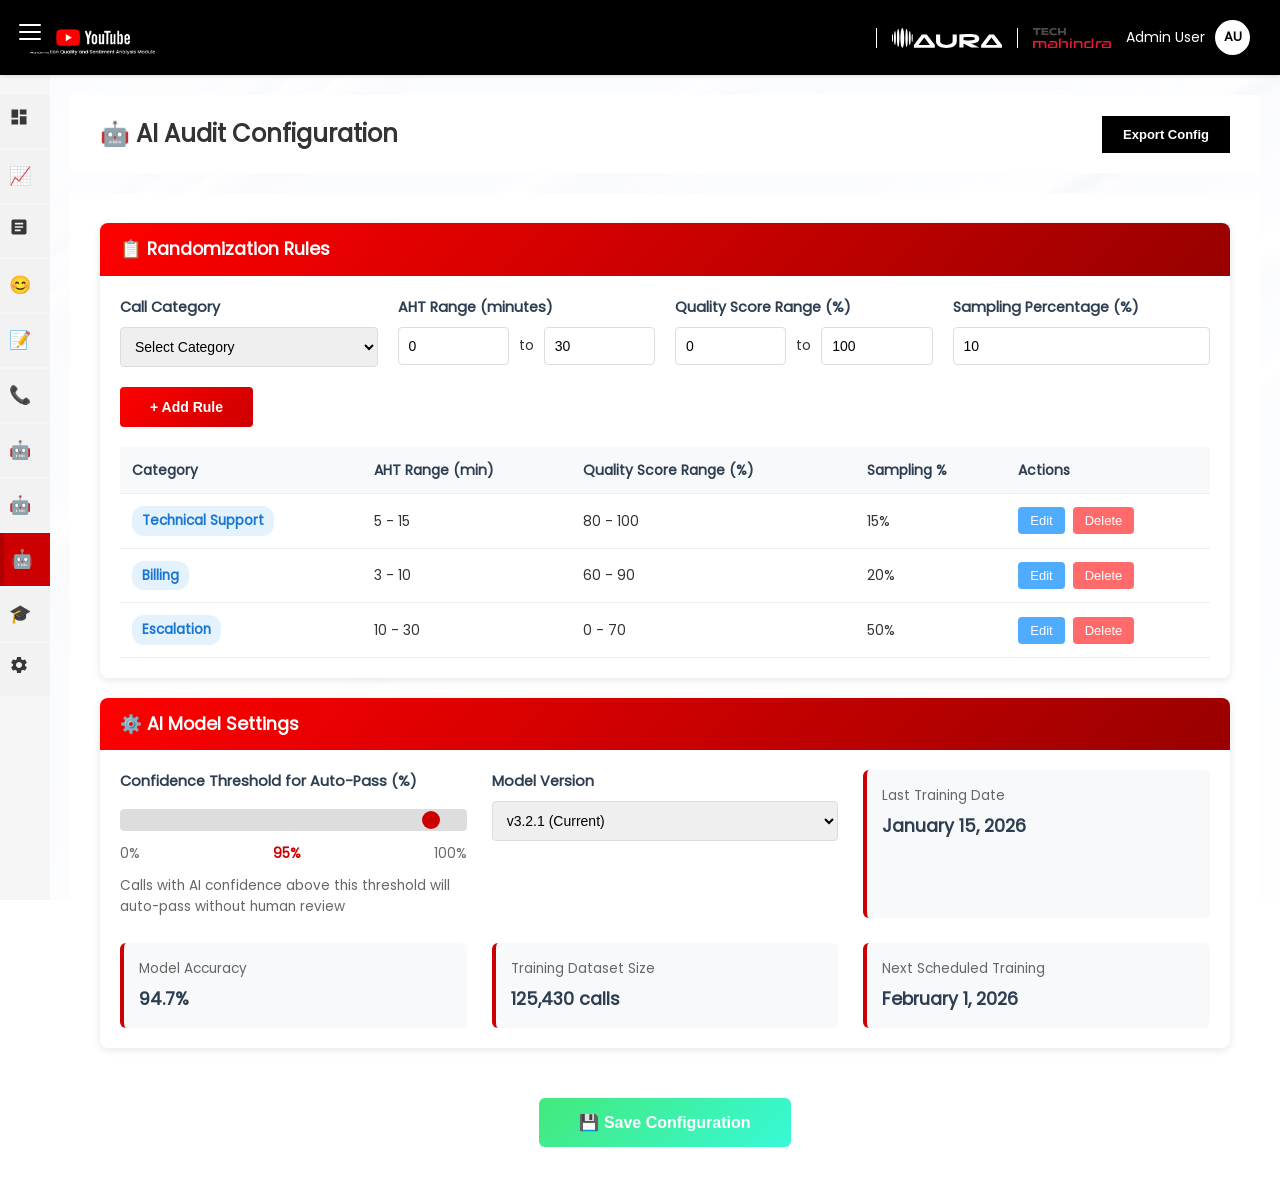
==== ai-audit-config.html @ 52d0ba9f "Add Human-in-the-Loop AI audit system with three new pages Co-authored-by: livesid44 <169084330+live" ====
<!DOCTYPE html>
<html lang="en">
<head>
    <meta charset="UTF-8">
    <meta name="viewport" content="width=device-width, initial-scale=1.0">
    <title>AI Audit Configuration - QA Analytics</title>
    <link rel="stylesheet" href="css/styles.css">
    <style>
        .config-section {
            background: white;
            border-radius: 8px;
            padding: 20px;
            margin-bottom: 20px;
            box-shadow: 0 2px 8px rgba(0, 0, 0, 0.1);
        }

        .section-header {
            background: linear-gradient(135deg, #FF0000 0%, #CC0000 50%, #990000 100%);
            color: white;
            padding: 12px 20px;
            margin: -20px -20px 20px -20px;
            border-radius: 8px 8px 0 0;
            font-size: 1.1rem;
            font-weight: bold;
        }

        .form-grid {
            display: grid;
            grid-template-columns: repeat(auto-fit, minmax(250px, 1fr));
            gap: 20px;
            margin-bottom: 20px;
        }

        .form-group {
            display: flex;
            flex-direction: column;
        }

        .form-group label {
            font-weight: 600;
            margin-bottom: 8px;
            color: #2c3e50;
            font-size: 0.9rem;
        }

        .form-group input,
        .form-group select {
            padding: 10px;
            border: 1px solid #ddd;
            border-radius: 4px;
            font-size: 14px;
        }

        .form-group input:focus,
        .form-group select:focus {
            outline: none;
            border-color: #CC0000;
        }

        .range-inputs {
            display: flex;
            gap: 10px;
            align-items: center;
        }

        .range-inputs input {
            flex: 1;
        }

        .slider-container {
            margin-top: 8px;
        }

        .slider {
            width: 100%;
            height: 6px;
            border-radius: 3px;
            background: #ddd;
            outline: none;
            -webkit-appearance: none;
        }

        .slider::-webkit-slider-thumb {
            -webkit-appearance: none;
            appearance: none;
            width: 18px;
            height: 18px;
            border-radius: 50%;
            background: #CC0000;
            cursor: pointer;
        }

        .slider::-moz-range-thumb {
            width: 18px;
            height: 18px;
            border-radius: 50%;
            background: #CC0000;
            cursor: pointer;
            border: none;
        }

        .slider-value {
            display: flex;
            justify-content: space-between;
            font-size: 0.85rem;
            color: #666;
            margin-top: 5px;
        }

        .btn-add-rule {
            background: linear-gradient(135deg, #FF0000 0%, #CC0000 100%);
            color: white;
            border: none;
            padding: 12px 30px;
            border-radius: 4px;
            cursor: pointer;
            font-weight: 600;
            font-size: 14px;
            transition: all 0.3s ease;
        }

        .btn-add-rule:hover {
            background: linear-gradient(135deg, #CC0000 0%, #990000 100%);
            transform: translateY(-2px);
            box-shadow: 0 4px 12px rgba(204, 0, 0, 0.3);
        }

        .rules-table {
            width: 100%;
            border-collapse: collapse;
            margin-top: 20px;
        }

        .rules-table th,
        .rules-table td {
            padding: 12px;
            text-align: left;
            border-bottom: 1px solid #eee;
        }

        .rules-table th {
            background: #f8f9fa;
            font-weight: 600;
            color: #2c3e50;
        }

        .rules-table tr:hover {
            background: #f8f9fa;
        }

        .action-buttons {
            display: flex;
            gap: 8px;
        }

        .btn-edit,
        .btn-delete {
            padding: 6px 12px;
            border: none;
            border-radius: 4px;
            cursor: pointer;
            font-size: 13px;
            transition: all 0.2s ease;
        }

        .btn-edit {
            background: #4facfe;
            color: white;
        }

        .btn-edit:hover {
            background: #00a2fe;
        }

        .btn-delete {
            background: #ff6b6b;
            color: white;
        }

        .btn-delete:hover {
            background: #ff5252;
        }

        .model-settings-grid {
            display: grid;
            grid-template-columns: repeat(auto-fit, minmax(300px, 1fr));
            gap: 25px;
        }

        .model-info-card {
            background: #f8f9fa;
            padding: 15px;
            border-radius: 6px;
            border-left: 4px solid #CC0000;
        }

        .model-info-label {
            font-size: 0.85rem;
            color: #666;
            margin-bottom: 5px;
        }

        .model-info-value {
            font-size: 1.1rem;
            font-weight: 600;
            color: #2c3e50;
        }

        .save-config-btn {
            background: linear-gradient(135deg, #43e97b 0%, #38f9d7 100%);
            color: white;
            border: none;
            padding: 15px 40px;
            border-radius: 6px;
            cursor: pointer;
            font-weight: 700;
            font-size: 16px;
            margin-top: 30px;
            transition: all 0.3s ease;
        }

        .save-config-btn:hover {
            transform: translateY(-2px);
            box-shadow: 0 6px 20px rgba(67, 233, 123, 0.4);
        }

        .alert-success {
            background: #d4edda;
            color: #155724;
            padding: 12px 20px;
            border-radius: 6px;
            margin-bottom: 20px;
            border: 1px solid #c3e6cb;
            display: none;
        }

        .badge {
            display: inline-block;
            padding: 4px 10px;
            border-radius: 12px;
            font-size: 0.85rem;
            font-weight: 600;
        }

        .badge-category {
            background: #e3f2fd;
            color: #1976d2;
        }
    </style>
</head>
<body>
    <!-- Hamburger Menu Button -->
    <button class="hamburger-menu" onclick="toggleSidebar()" aria-label="Toggle Menu">
        <span></span>
        <span></span>
        <span></span>
    </button>

    <div class="container">
        <!-- Sidebar Navigation -->
        <aside class="sidebar" id="sidebar">
            <nav class="nav-menu">
                <a href="index.html" class="nav-item" title="Dashboard">
                    <span class="icon">
                        <svg xmlns="http://www.w3.org/2000/svg" viewBox="0 0 24 24"><path d="M3 13h8V3H3v10zm0 8h8v-6H3v6zm10 0h8V11h-8v10zm0-18v6h8V3h-8z"/></svg>
                    </span>
                    <span>Dashboard</span>
                </a>
                <a href="dashboards.html" class="nav-item" title="Quality Dashboards">
                    <span class="icon">📈</span>
                    <span>Quality Dashboards</span>
                </a>
                <a href="qa-dashboard.html" class="nav-item" title="CSO Dashboard">
                    <span class="icon">
                        <svg xmlns="http://www.w3.org/2000/svg" viewBox="0 0 24 24"><path d="M19 3H5c-1.1 0-2 .9-2 2v14c0 1.1.9 2 2 2h14c1.1 0 2-.9 2-2V5c0-1.1-.9-2-2-2zm-5 14H7v-2h7v2zm3-4H7v-2h10v2zm0-4H7V7h10v2z"/></svg>
                    </span>
                    <span>QA Dashboard</span>
                </a>
                <a href="sentiment-analysis.html" class="nav-item" title="Sentiment Analysis">
                    <span class="icon">😊</span>
                    <span>Sentiment Analysis</span>
                </a>
                <a href="form-designer.html" class="nav-item" title="Form Designer">
                    <span class="icon">📝</span>
                    <span>Form Designer</span>
                </a>
                <a href="call-audit.html" class="nav-item" title="Call Audit">
                    <span class="icon">📞</span>
                    <span>Call Audit</span>
                </a>
                <a href="my-bin-qa.html" class="nav-item" title="My Bin QA">
                    <span class="icon">🤖</span>
                    <span>My Bin QA</span>
                </a>
                <a href="hitl-dashboard.html" class="nav-item" title="HITL Dashboard">
                    <span class="icon">🤖</span>
                    <span>HITL Dashboard</span>
                </a>
                <a href="ai-audit-config.html" class="nav-item active" title="AI Audit Config">
                    <span class="icon">🤖</span>
                    <span>AI Audit Config</span>
                </a>
                <a href="tni-module.html" class="nav-item" title="TNI Module">
                    <span class="icon">🎓</span>
                    <span>TNI Module</span>
                </a>
                <a href="configuration.html" class="nav-item" title="Configuration">
                    <span class="icon">
                        <svg xmlns="http://www.w3.org/2000/svg" viewBox="0 0 24 24"><path d="M19.14 12.94c.04-.3.06-.61.06-.94 0-.32-.02-.64-.07-.94l2.03-1.58c.18-.14.23-.41.12-.61l-1.92-3.32c-.12-.22-.37-.29-.59-.22l-2.39.96c-.5-.38-1.03-.7-1.62-.94L14.4 2.81c-.04-.24-.24-.41-.48-.41h-3.84c-.24 0-.43.17-.47.41l-.36 2.54c-.59.24-1.13.57-1.62.94l-2.39-.96c-.22-.08-.47 0-.59.22L2.74 8.87c-.12.21-.08.47.12.61l2.03 1.58c-.05.3-.09.63-.09.94s.02.64.07.94l-2.03 1.58c-.18.14-.23.41-.12.61l1.92 3.32c.12.22.37.29.59.22l2.39-.96c.5.38 1.03.7 1.62.94l.36 2.54c.05.24.24.41.48.41h3.84c.24 0 .44-.17.47-.41l.36-2.54c.59-.24 1.13-.56 1.62-.94l2.39.96c.22.08.47 0 .59-.22l1.92-3.32c.12-.22.07-.47-.12-.61l-2.01-1.58zM12 15.6c-1.98 0-3.6-1.62-3.6-3.6s1.62-3.6 3.6-3.6 3.6 1.62 3.6 3.6-1.62 3.6-3.6 3.6z"/></svg>
                    </span>
                    <span>Configuration</span>
                </a>
            </nav>
        </aside>

        <!-- Main Content -->
        <main class="main-content">
            <header class="header">
                <div class="header-left">
                    <img src="images/logo-dark.png" alt="Logo" class="sys-logo">
                </div>
                <div class="header-right">
                    <img src="images/Aura_logo.svg" alt="Aura Logo" class="micro-logo">
                    <img src="images/techmlogo.svg" alt="Tech Logo" class="micro-logo">
                    <div class="user-profile">
                        <span>Admin User</span>
                        <div class="avatar">AU</div>
                    </div>
                </div>
            </header>

            <div class="page-header">
                <h1>🤖 AI Audit Configuration</h1>
                <div class="page-header-actions">
                    <button class="btn-primary" onclick="exportConfig()">Export Config</button>
                </div>
            </div>

            <div class="content">
                <!-- Success Alert -->
                <div class="alert-success" id="successAlert">
                    Configuration saved successfully!
                </div>

                <!-- Randomization Rules Section -->
                <div class="config-section">
                    <h2 class="section-header">📋 Randomization Rules</h2>
                    
                    <div class="form-grid">
                        <div class="form-group">
                            <label for="callCategory">Call Category</label>
                            <select id="callCategory">
                                <option value="">Select Category</option>
                                <option value="technical">Technical Support</option>
                                <option value="billing">Billing</option>
                                <option value="general">General Inquiry</option>
                                <option value="escalation">Escalation</option>
                                <option value="feedback">Feedback</option>
                            </select>
                        </div>

                        <div class="form-group">
                            <label>AHT Range (minutes)</label>
                            <div class="range-inputs">
                                <input type="number" id="ahtMin" placeholder="Min" value="0" min="0" max="60">
                                <span>to</span>
                                <input type="number" id="ahtMax" placeholder="Max" value="30" min="0" max="60">
                            </div>
                        </div>

                        <div class="form-group">
                            <label>Quality Score Range (%)</label>
                            <div class="range-inputs">
                                <input type="number" id="scoreMin" placeholder="Min" value="0" min="0" max="100">
                                <span>to</span>
                                <input type="number" id="scoreMax" placeholder="Max" value="100" min="0" max="100">
                            </div>
                        </div>

                        <div class="form-group">
                            <label for="samplingPercent">Sampling Percentage (%)</label>
                            <input type="number" id="samplingPercent" placeholder="e.g., 10" value="10" min="1" max="100">
                        </div>
                    </div>

                    <button class="btn-add-rule" onclick="addRule()">+ Add Rule</button>

                    <!-- Rules Table -->
                    <table class="rules-table" id="rulesTable">
                        <thead>
                            <tr>
                                <th>Category</th>
                                <th>AHT Range (min)</th>
                                <th>Quality Score Range (%)</th>
                                <th>Sampling %</th>
                                <th>Actions</th>
                            </tr>
                        </thead>
                        <tbody id="rulesTableBody">
                            <tr>
                                <td><span class="badge badge-category">Technical Support</span></td>
                                <td>5 - 15</td>
                                <td>80 - 100</td>
                                <td>15%</td>
                                <td>
                                    <div class="action-buttons">
                                        <button class="btn-edit" onclick="editRule(0)">Edit</button>
                                        <button class="btn-delete" onclick="deleteRule(0)">Delete</button>
                                    </div>
                                </td>
                            </tr>
                            <tr>
                                <td><span class="badge badge-category">Billing</span></td>
                                <td>3 - 10</td>
                                <td>60 - 90</td>
                                <td>20%</td>
                                <td>
                                    <div class="action-buttons">
                                        <button class="btn-edit" onclick="editRule(1)">Edit</button>
                                        <button class="btn-delete" onclick="deleteRule(1)">Delete</button>
                                    </div>
                                </td>
                            </tr>
                            <tr>
                                <td><span class="badge badge-category">Escalation</span></td>
                                <td>10 - 30</td>
                                <td>0 - 70</td>
                                <td>50%</td>
                                <td>
                                    <div class="action-buttons">
                                        <button class="btn-edit" onclick="editRule(2)">Edit</button>
                                        <button class="btn-delete" onclick="deleteRule(2)">Delete</button>
                                    </div>
                                </td>
                            </tr>
                        </tbody>
                    </table>
                </div>

                <!-- AI Model Settings Section -->
                <div class="config-section">
                    <h2 class="section-header">⚙️ AI Model Settings</h2>
                    
                    <div class="model-settings-grid">
                        <div class="form-group">
                            <label for="confidenceThreshold">Confidence Threshold for Auto-Pass (%)</label>
                            <div class="slider-container">
                                <input type="range" id="confidenceThreshold" class="slider" min="0" max="100" value="95" oninput="updateThresholdValue(this.value)">
                                <div class="slider-value">
                                    <span>0%</span>
                                    <span id="thresholdValue" style="color: #CC0000; font-weight: 600;">95%</span>
                                    <span>100%</span>
                                </div>
                            </div>
                            <p style="font-size: 0.85rem; color: #666; margin-top: 10px;">
                                Calls with AI confidence above this threshold will auto-pass without human review
                            </p>
                        </div>

                        <div class="form-group">
                            <label for="modelVersion">Model Version</label>
                            <select id="modelVersion">
                                <option value="v3.2.1" selected>v3.2.1 (Current)</option>
                                <option value="v3.2.0">v3.2.0</option>
                                <option value="v3.1.5">v3.1.5</option>
                                <option value="v3.1.0">v3.1.0</option>
                            </select>
                        </div>

                        <div class="model-info-card">
                            <div class="model-info-label">Last Training Date</div>
                            <div class="model-info-value">January 15, 2026</div>
                        </div>

                        <div class="model-info-card">
                            <div class="model-info-label">Model Accuracy</div>
                            <div class="model-info-value">94.7%</div>
                        </div>

                        <div class="model-info-card">
                            <div class="model-info-label">Training Dataset Size</div>
                            <div class="model-info-value">125,430 calls</div>
                        </div>

                        <div class="model-info-card">
                            <div class="model-info-label">Next Scheduled Training</div>
                            <div class="model-info-value">February 1, 2026</div>
                        </div>
                    </div>
                </div>

                <!-- Save Button -->
                <div style="text-align: center;">
                    <button class="save-config-btn" onclick="saveConfiguration()">💾 Save Configuration</button>
                </div>
            </div>
        </main>
    </div>

    <script>
        // Toggle Sidebar
        function toggleSidebar() {
            const sidebar = document.getElementById('sidebar');
            const hamburger = document.querySelector('.hamburger-menu');
            sidebar.classList.toggle('expanded');
            hamburger.classList.toggle('active');
        }

        // Update threshold value display
        function updateThresholdValue(value) {
            document.getElementById('thresholdValue').textContent = value + '%';
        }

        // Add Rule
        function addRule() {
            const category = document.getElementById('callCategory').value;
            const ahtMin = document.getElementById('ahtMin').value;
            const ahtMax = document.getElementById('ahtMax').value;
            const scoreMin = document.getElementById('scoreMin').value;
            const scoreMax = document.getElementById('scoreMax').value;
            const samplingPercent = document.getElementById('samplingPercent').value;

            if (!category) {
                alert('Please select a call category');
                return;
            }

            const categoryNames = {
                'technical': 'Technical Support',
                'billing': 'Billing',
                'general': 'General Inquiry',
                'escalation': 'Escalation',
                'feedback': 'Feedback'
            };

            const tbody = document.getElementById('rulesTableBody');
            const row = tbody.insertRow();
            const ruleIndex = tbody.rows.length - 1;

            row.innerHTML = `
                <td><span class="badge badge-category">${categoryNames[category]}</span></td>
                <td>${ahtMin} - ${ahtMax}</td>
                <td>${scoreMin} - ${scoreMax}</td>
                <td>${samplingPercent}%</td>
                <td>
                    <div class="action-buttons">
                        <button class="btn-edit" onclick="editRule(${ruleIndex})">Edit</button>
                        <button class="btn-delete" onclick="deleteRule(${ruleIndex})">Delete</button>
                    </div>
                </td>
            `;

            // Reset form
            document.getElementById('callCategory').value = '';
            document.getElementById('ahtMin').value = '0';
            document.getElementById('ahtMax').value = '30';
            document.getElementById('scoreMin').value = '0';
            document.getElementById('scoreMax').value = '100';
            document.getElementById('samplingPercent').value = '10';
        }

        // Edit Rule
        function editRule(index) {
            alert('Edit functionality for rule ' + (index + 1) + ' would open a modal here');
        }

        // Delete Rule
        function deleteRule(index) {
            if (confirm('Are you sure you want to delete this rule?')) {
                const tbody = document.getElementById('rulesTableBody');
                tbody.deleteRow(index);
            }
        }

        // Save Configuration
        function saveConfiguration() {
            const alert = document.getElementById('successAlert');
            alert.style.display = 'block';
            
            // Scroll to top to show alert
            window.scrollTo({ top: 0, behavior: 'smooth' });
            
            // Hide alert after 3 seconds
            setTimeout(() => {
                alert.style.display = 'none';
            }, 3000);
        }

        // Export Config
        function exportConfig() {
            alert('Configuration export functionality would download a JSON file here');
        }
    </script>
</body>
</html>
---- css/styles.css ----
/* Reset and Base Styles */
* {
    margin: 0;
    padding: 0;
    box-sizing: border-box;
}

@font-face {
    font-family: "Poppins-Regular";
    src: url("../fonts/Poppins-Regular.ttf") format("truetype");
}

@font-face {
    font-family: "Poppins-Bold";
    src: url("../fonts/Poppins-Bold.ttf") format("truetype");
}

body {
    font-family: 'Poppins-Regular', -apple-system, BlinkMacSystemFont, 'Segoe UI', Roboto, 'Helvetica Neue', Arial, sans-serif;
    background-image: url("../images/bg.png");
    background-repeat: no-repeat;
    background-attachment: fixed;
    background-position: center;
    background-size: cover;
    color: #333;
    line-height: 1.6;
    font-size: 14px;
}

/* Layout */
.container {
    display: flex;
    min-height: 100vh;
}

/* Sidebar */
.sidebar {
    width: 50px;
    background-color: #f6f6f6;
    color: #373737;
    padding: 0px;
    position: fixed;
    height: 100vh;
    overflow-y: auto;
    padding-top: 75px;
    z-index: 99;
    transition: width 0.3s ease;
}

.sidebar.expanded {
    width: 220px;
}

/* Hamburger Menu Button */
.hamburger-menu {
    position: fixed;
    top: 12px;
    left: 10px;
    width: 40px;
    height: 40px;
    background: #000000;
    border: none;
    border-radius: 0;
    cursor: pointer;
    z-index: 101;
    display: flex;
    flex-direction: column;
    justify-content: center;
    align-items: center;
    gap: 5px;
    padding: 8px;
    box-shadow: none;
    transition: all 0.3s ease;
}

.hamburger-menu:hover {
    background: #1a1a1a;
    box-shadow: none;
}

.hamburger-menu span {
    width: 22px;
    height: 2px;
    background-color: white;
    border-radius: 2px;
    transition: all 0.3s ease;
}

.hamburger-menu.active span:nth-child(1) {
    transform: rotate(45deg) translate(6px, 6px);
}

.hamburger-menu.active span:nth-child(2) {
    opacity: 0;
}

.hamburger-menu.active span:nth-child(3) {
    transform: rotate(-45deg) translate(7px, -7px);
}

/* Remove logo section */
.logo {
    display: none;
}

.nav-menu {
    display: flex;
    flex-direction: column;
    gap: 2px;
    margin-top: 20px;
}

.nav-item {
    display: flex;
    align-items: center;
    gap: 12px;
    padding: 12px 15px;
    color: #373737;
    text-decoration: none;
    transition: all 0.3s ease;
    background-color: #f2f2f2;
    font-weight: bold;
    font-size: 14px;
    justify-content: center;
}

.sidebar.expanded .nav-item {
    justify-content: flex-start;
    padding: 12px 25px;
}

.nav-item:hover {
    background-color: #f0f0f0;
    color: #CC0000;
}

.nav-item.active {
    background-color: #CC0000;
    color: #ffffff;
    border-left: 4px solid #B00000;
}

.nav-item .icon {
    font-size: 18px;
    min-width: 20px;
    text-align: center;
}

.nav-item .icon svg {
    width: 20px;
    height: 20px;
    fill: currentColor;
}

.nav-item span:not(.icon) {
    opacity: 0;
    white-space: nowrap;
    transition: opacity 0.3s ease;
    max-width: 0;
    overflow: hidden;
}

.sidebar.expanded .nav-item span:not(.icon) {
    opacity: 1;
    max-width: 200px;
}

/* Main Content */
.main-content {
    flex: 1;
    margin-left: 50px;
    background: transparent;
    padding-top: 75px;
}

.header {
    background-color: #000000;
    padding: 15px 30px;
    box-shadow: 0px 0px 5px 0px #ccc;
    display: flex;
    justify-content: space-between;
    align-items: center;
    position: fixed;
    top: 0;
    left: 0;
    right: 0;
    z-index: 100;
}

.header-left {
    display: flex;
    align-items: center;
}

.header-right {
    display: flex;
    gap: 15px;
    align-items: center;
}

.sys-logo {
    height: 45px;
}

.micro-logo {
    height: 20px;
    border-left: 1px solid #ffffff;
    padding-left: 15px;
}

.page-header {
    padding: 20px 30px;
    background-color: rgba(255, 255, 255, 0.95);
    border-radius: 4px;
    margin: 20px 20px 0 20px;
    display: flex;
    justify-content: space-between;
    align-items: center;
}

.page-header h1 {
    font-size: 24px;
    color: #333;
    font-weight: 600;
}

.page-header-actions {
    display: flex;
    gap: 15px;
    align-items: center;
}

.user-profile {
    display: flex;
    align-items: center;
    gap: 10px;
    color: #ffffff;
}

.avatar {
    width: 35px;
    height: 35px;
    border-radius: 50%;
    background: #ffffff;
    display: flex;
    align-items: center;
    justify-content: center;
    color: #000000;
    font-weight: 600;
    font-size: 13px;
}

.content {
    padding: 30px;
    max-width: 1600px;
    background-color: rgba(255, 255, 255, 0.95);
    border-radius: 4px;
    margin: 20px;
}

/* Buttons */
.btn-primary {
    background-color: #000;
    color: #fff;
    border: 1px solid #000;
    padding: 10px 20px;
    border-radius: 0px;
    cursor: pointer;
    font-weight: 600;
    transition: all 0.3s ease;
    font-size: 13px;
}

.btn-primary:hover {
    background-color: #333;
    color: #fff;
}

.btn-secondary {
    background-color: white;
    color: #000;
    border: 1px solid #000;
    padding: 10px 20px;
    border-radius: 0px;
    cursor: pointer;
    font-weight: 600;
    transition: all 0.3s ease;
    font-size: 13px;
}

.btn-secondary:hover {
    background-color: #000;
    color: white;
}

.btn-link {
    background: none;
    border: none;
    color: #667eea;
    cursor: pointer;
    text-decoration: underline;
    font-size: 14px;
}

.btn-sm {
    padding: 6px 12px;
    font-size: 13px;
}

.btn-block {
    width: 100%;
    margin-top: 10px;
}

.btn-icon {
    background: none;
    border: none;
    cursor: pointer;
    font-size: 16px;
    padding: 5px;
}

/* Metrics Grid */
.metrics-grid {
    display: grid;
    grid-template-columns: repeat(auto-fit, minmax(250px, 1fr));
    gap: 20px;
    margin-bottom: 30px;
}

.metric-card {
    background: white;
    border-radius: 4px;
    padding: 25px;
    box-shadow: 0 2px 8px rgba(0, 0, 0, 0.08);
    display: flex;
    gap: 20px;
    transition: all 0.3s ease;
    border-left: 4px solid #1a2e61;
}

.metric-card:hover {
    transform: translateY(-3px);
    box-shadow: 0 6px 16px rgba(0, 0, 0, 0.12);
}

.metric-icon {
    font-size: 40px;
    opacity: 0.8;
}

.metric-info {
    flex: 1;
}

.metric-info h3 {
    font-size: 14px;
    color: #7f8c8d;
    margin-bottom: 8px;
    font-weight: 500;
}

.metric-value {
    font-size: 32px;
    font-weight: 700;
    color: #2c3e50;
    margin-bottom: 5px;
}

.metric-trend {
    font-size: 13px;
    font-weight: 600;
}

.metric-trend.positive {
    color: #27ae60;
}

.metric-trend.negative {
    color: #e74c3c;
}

.metric-trend.neutral {
    color: #95a5a6;
}

.metric-detail {
    font-size: 13px;
    color: #95a5a6;
}

/* Sentiment specific cards */
.metric-card.sentiment-positive {
    border-left: 4px solid #27ae60;
}

.metric-card.sentiment-neutral {
    border-left: 4px solid #95a5a6;
}

.metric-card.sentiment-negative {
    border-left: 4px solid #e74c3c;
}

/* Sections */
.section {
    margin-bottom: 30px;
}

.section h2 {
    font-size: 22px;
    color: #2c3e50;
    margin-bottom: 20px;
    font-weight: 600;
}

/* Actions Grid */
.actions-grid {
    display: grid;
    grid-template-columns: repeat(auto-fit, minmax(250px, 1fr));
    gap: 20px;
}

.action-card {
    background: white;
    border-radius: 12px;
    padding: 25px;
    text-align: center;
    box-shadow: 0 2px 8px rgba(0, 0, 0, 0.08);
    transition: all 0.3s ease;
    text-decoration: none;
    color: inherit;
}

.action-card:hover {
    transform: translateY(-5px);
    box-shadow: 0 8px 20px rgba(0, 0, 0, 0.12);
}

.action-icon {
    font-size: 48px;
    margin-bottom: 15px;
}

.action-card h3 {
    font-size: 18px;
    color: #2c3e50;
    margin-bottom: 8px;
}

.action-card p {
    font-size: 14px;
    color: #7f8c8d;
}

/* Activity List */
.activity-list {
    background: white;
    border-radius: 12px;
    padding: 20px;
    box-shadow: 0 2px 8px rgba(0, 0, 0, 0.08);
}

.activity-item {
    display: flex;
    gap: 15px;
    padding: 15px;
    border-bottom: 1px solid #ecf0f1;
}

.activity-item:last-child {
    border-bottom: none;
}

.activity-icon {
    font-size: 24px;
}

.activity-content {
    flex: 1;
}

.activity-content h4 {
    font-size: 15px;
    color: #2c3e50;
    margin-bottom: 5px;
}

.activity-content p {
    font-size: 13px;
    color: #7f8c8d;
    margin-bottom: 5px;
}

.activity-time {
    font-size: 12px;
    color: #95a5a6;
}

/* Chart Cards */
.chart-card {
    background: white;
    border-radius: 12px;
    padding: 25px;
    box-shadow: 0 2px 8px rgba(0, 0, 0, 0.08);
    margin-bottom: 20px;
}

.chart-card.full-width {
    grid-column: 1 / -1;
}

.chart-card h3 {
    font-size: 18px;
    color: #2c3e50;
    margin-bottom: 20px;
    font-weight: 600;
}

.chart-placeholder {
    min-height: 200px;
    padding: 20px;
}

.chart-info {
    text-align: center;
    color: #95a5a6;
    font-style: italic;
    padding: 40px;
}

/* Tabs */
.tabs {
    display: flex;
    gap: 10px;
    margin-bottom: 30px;
    border-bottom: 2px solid #ecf0f1;
}

.tab-btn {
    background: none;
    border: none;
    padding: 12px 24px;
    cursor: pointer;
    font-size: 15px;
    font-weight: 600;
    color: #7f8c8d;
    transition: all 0.3s ease;
    border-bottom: 3px solid transparent;
}

.tab-btn:hover {
    color: #667eea;
}

.tab-btn.active {
    color: #667eea;
    border-bottom-color: #667eea;
}

.tab-content {
    display: none;
}

.tab-content.active {
    display: block;
}

/* Dashboard Grid */
.dashboard-grid {
    display: grid;
    grid-template-columns: repeat(auto-fit, minmax(350px, 1fr));
    gap: 20px;
}

/* Score Ranges */
.score-range {
    display: flex;
    align-items: center;
    gap: 15px;
    margin-bottom: 15px;
}

.range-label {
    width: 100px;
    font-size: 14px;
    font-weight: 600;
}

.range-bar {
    background: linear-gradient(135deg, #667eea 0%, #764ba2 100%);
    height: 30px;
    border-radius: 6px;
    display: flex;
    align-items: center;
    justify-content: center;
    color: white;
    font-size: 13px;
    font-weight: 600;
    transition: width 0.5s ease;
}

/* Leaderboard */
.leaderboard {
    display: flex;
    flex-direction: column;
    gap: 12px;
}

.leader-item {
    display: flex;
    align-items: center;
    gap: 15px;
    padding: 12px;
    background: #f8f9fa;
    border-radius: 8px;
}

.rank {
    width: 35px;
    height: 35px;
    border-radius: 50%;
    background: #95a5a6;
    color: white;
    display: flex;
    align-items: center;
    justify-content: center;
    font-weight: 700;
    font-size: 14px;
}

.rank.gold {
    background: linear-gradient(135deg, #f39c12 0%, #f1c40f 100%);
}

.rank.silver {
    background: linear-gradient(135deg, #95a5a6 0%, #bdc3c7 100%);
}

.rank.bronze {
    background: linear-gradient(135deg, #cd7f32 0%, #d4955c 100%);
}

.agent-name {
    flex: 1;
    font-weight: 600;
    color: #2c3e50;
}

.score {
    font-weight: 700;
    color: #667eea;
    font-size: 16px;
}

/* Improvement List */
.improvement-list {
    display: flex;
    flex-direction: column;
    gap: 15px;
}

.improvement-item {
    padding: 12px;
    background: #f8f9fa;
    border-radius: 8px;
}

.improvement-header {
    display: flex;
    justify-content: space-between;
    align-items: center;
    margin-bottom: 8px;
}

.category {
    font-weight: 600;
    color: #2c3e50;
}

.improvement-bar {
    background: #ecf0f1;
    height: 8px;
    border-radius: 4px;
    overflow: hidden;
}

.progress {
    height: 100%;
    background: linear-gradient(135deg, #667eea 0%, #764ba2 100%);
    transition: width 0.5s ease;
}

/* Score Badges */
.score-badge {
    padding: 4px 12px;
    border-radius: 20px;
    font-size: 13px;
    font-weight: 600;
}

.score-badge.high {
    background: #d4edda;
    color: #27ae60;
}

.score-badge.medium {
    background: #fff3cd;
    color: #f39c12;
}

.score-badge.low {
    background: #f8d7da;
    color: #e74c3c;
}

/* Status Badges */
.status-badge {
    padding: 4px 12px;
    border-radius: 20px;
    font-size: 12px;
    font-weight: 600;
}

.status-badge.success {
    background: #d4edda;
    color: #27ae60;
}

.status-badge.warning {
    background: #fff3cd;
    color: #f39c12;
}

.status-badge.danger {
    background: #f8d7da;
    color: #e74c3c;
}

.status-badge.info {
    background: #d1ecf1;
    color: #3498db;
}

/* Tables */
.table-card {
    background: white;
    border-radius: 12px;
    padding: 25px;
    box-shadow: 0 2px 8px rgba(0, 0, 0, 0.08);
    overflow-x: auto;
}

.table-header {
    display: flex;
    justify-content: space-between;
    align-items: center;
    margin-bottom: 20px;
}

.table-header h3 {
    font-size: 18px;
    color: #2c3e50;
}

.data-table {
    width: 100%;
    border-collapse: collapse;
}

.data-table th {
    text-align: left;
    padding: 12px;
    background: #000;
    font-weight: 600;
    color: #fff;
    font-size: 13px;
    border-bottom: none;
}

.data-table td {
    padding: 12px;
    border-bottom: 1px solid #ecf0f1;
    font-size: 14px;
}

.data-table tr:hover {
    background: #f8f9fa;
}

/* Category Score */
.category-score {
    text-align: center;
}

.score-circle {
    width: 120px;
    height: 120px;
    border-radius: 50%;
    background: linear-gradient(135deg, #667eea 0%, #764ba2 100%);
    color: white;
    display: flex;
    align-items: center;
    justify-content: center;
    font-size: 32px;
    font-weight: 700;
    margin: 0 auto 20px;
}

.subcategories {
    list-style: none;
    text-align: left;
}

.subcategories li {
    padding: 8px 0;
    color: #7f8c8d;
    font-size: 14px;
}

/* Sentiment Badges */
.sentiment-badge {
    padding: 4px 12px;
    border-radius: 20px;
    font-size: 12px;
    font-weight: 600;
}

.sentiment-badge.positive {
    background: #d4edda;
    color: #27ae60;
}

.sentiment-badge.neutral {
    background: #e2e3e5;
    color: #6c757d;
}

.sentiment-badge.negative {
    background: #f8d7da;
    color: #e74c3c;
}

/* Emotion Grid */
.emotion-grid {
    display: grid;
    grid-template-columns: repeat(auto-fit, minmax(150px, 1fr));
    gap: 20px;
}

.emotion-card {
    background: white;
    border-radius: 12px;
    padding: 20px;
    box-shadow: 0 2px 8px rgba(0, 0, 0, 0.08);
    text-align: center;
}

.emotion-icon {
    font-size: 48px;
    margin-bottom: 10px;
}

.emotion-card h4 {
    font-size: 16px;
    color: #2c3e50;
    margin-bottom: 15px;
}

.emotion-bar {
    background: #ecf0f1;
    height: 10px;
    border-radius: 5px;
    overflow: hidden;
    margin-bottom: 10px;
}

.emotion-fill {
    height: 100%;
    background: linear-gradient(135deg, #667eea 0%, #764ba2 100%);
    transition: width 0.5s ease;
}

.emotion-percent {
    font-size: 14px;
    font-weight: 600;
    color: #667eea;
}

/* Emotion Tags */
.emotion-tag {
    display: inline-block;
    padding: 4px 10px;
    background: #f8f9fa;
    border-radius: 15px;
    font-size: 12px;
    margin-right: 5px;
    margin-bottom: 5px;
}

/* Insights Grid */
.insights-grid {
    display: grid;
    grid-template-columns: repeat(auto-fit, minmax(300px, 1fr));
    gap: 20px;
}

.insight-card {
    background: white;
    border-radius: 12px;
    padding: 20px;
    box-shadow: 0 2px 8px rgba(0, 0, 0, 0.08);
}

.insight-header {
    display: flex;
    align-items: center;
    gap: 10px;
    margin-bottom: 15px;
}

.insight-icon {
    font-size: 28px;
}

.insight-card h4 {
    font-size: 16px;
    color: #2c3e50;
}

.insight-card p {
    font-size: 14px;
    color: #7f8c8d;
    margin-bottom: 15px;
}

/* Form Designer Layout */
.form-designer-layout {
    display: grid;
    grid-template-columns: 250px 1fr 280px;
    gap: 20px;
}

/* Form Library */
.form-library {
    background: white;
    border-radius: 12px;
    padding: 20px;
    box-shadow: 0 2px 8px rgba(0, 0, 0, 0.08);
    height: fit-content;
}

.form-library h3 {
    font-size: 18px;
    color: #2c3e50;
    margin-bottom: 15px;
}

.search-box input {
    width: 100%;
    padding: 10px;
    border: 1px solid #ddd;
    border-radius: 6px;
    margin-bottom: 15px;
}

.form-list {
    display: flex;
    flex-direction: column;
    gap: 10px;
    margin-bottom: 15px;
}

.form-item {
    padding: 12px;
    background: #f8f9fa;
    border-radius: 8px;
    cursor: pointer;
    transition: all 0.3s ease;
}

.form-item:hover {
    background: #e9ecef;
}

.form-item.active {
    background: #e7f3ff;
    border-left: 3px solid #667eea;
}

.form-item h4 {
    font-size: 14px;
    color: #2c3e50;
    margin-bottom: 5px;
}

.form-item p {
    font-size: 12px;
    color: #7f8c8d;
    margin-bottom: 8px;
}

/* Form Canvas */
.form-canvas {
    background: white;
    border-radius: 12px;
    padding: 30px;
    box-shadow: 0 2px 8px rgba(0, 0, 0, 0.08);
}

.form-header-section {
    margin-bottom: 30px;
    padding-bottom: 20px;
    border-bottom: 2px solid #ecf0f1;
}

.form-title-input {
    width: 100%;
    font-size: 24px;
    font-weight: 700;
    border: none;
    border-bottom: 2px solid transparent;
    padding: 10px 0;
    margin-bottom: 15px;
}

.form-title-input:focus {
    outline: none;
    border-bottom-color: #667eea;
}

.form-description-input {
    width: 100%;
    font-size: 14px;
    border: none;
    border-bottom: 2px solid transparent;
    padding: 10px 0;
    resize: vertical;
    min-height: 60px;
}

.form-description-input:focus {
    outline: none;
    border-bottom-color: #667eea;
}

/* Form Sections */
.form-sections {
    display: flex;
    flex-direction: column;
    gap: 25px;
}

.form-section {
    border: 2px solid #ecf0f1;
    border-radius: 8px;
    padding: 20px;
    background: #fafbfc;
}

.section-header {
    display: flex;
    justify-content: space-between;
    align-items: center;
    margin-bottom: 15px;
}

.section-title {
    font-size: 18px;
    font-weight: 600;
    border: none;
    background: none;
    flex: 1;
}

.section-title:focus {
    outline: none;
}

.section-actions {
    display: flex;
    gap: 5px;
}

.section-weight {
    margin-bottom: 15px;
    font-size: 14px;
}

.section-weight input {
    width: 60px;
    padding: 4px;
    border: 1px solid #ddd;
    border-radius: 4px;
}

/* Form Fields */
.form-fields {
    display: flex;
    flex-direction: column;
    gap: 15px;
}

.form-field {
    background: white;
    border: 1px solid #ddd;
    border-radius: 6px;
    padding: 15px;
}

.field-header {
    display: flex;
    align-items: center;
    gap: 10px;
    margin-bottom: 10px;
}

.field-type-badge {
    padding: 3px 10px;
    background: #667eea;
    color: white;
    border-radius: 12px;
    font-size: 11px;
    font-weight: 600;
}

.field-label {
    font-size: 14px;
    font-weight: 600;
    color: #2c3e50;
    margin-bottom: 8px;
    display: block;
}

.rating-preview {
    color: #f39c12;
    font-size: 18px;
    margin-bottom: 8px;
}

.field-weight {
    font-size: 12px;
    color: #7f8c8d;
}

/* Properties Panel */
.properties-panel {
    background: white;
    border-radius: 12px;
    padding: 20px;
    box-shadow: 0 2px 8px rgba(0, 0, 0, 0.08);
    height: fit-content;
}

.properties-panel h3 {
    font-size: 18px;
    color: #2c3e50;
    margin-bottom: 20px;
}

.property-group {
    margin-bottom: 20px;
}

.property-group label {
    display: block;
    font-size: 13px;
    font-weight: 600;
    color: #2c3e50;
    margin-bottom: 8px;
}

.form-control {
    width: 100%;
    padding: 10px;
    border: 1px solid #ddd;
    border-radius: 6px;
    font-size: 14px;
}

.form-control:focus {
    outline: none;
    border-color: #667eea;
}

.checkbox-label {
    display: flex;
    align-items: center;
    gap: 8px;
    font-weight: normal !important;
}

.property-actions {
    display: flex;
    flex-direction: column;
    gap: 10px;
}

/* Filters Bar */
.filters-bar {
    background: white;
    border-radius: 12px;
    padding: 20px;
    margin-bottom: 20px;
    box-shadow: 0 2px 8px rgba(0, 0, 0, 0.08);
    display: flex;
    align-items: center;
    gap: 15px;
    flex-wrap: wrap;
}

.filter-group {
    display: flex;
    align-items: center;
    gap: 10px;
}

.filter-group label {
    font-size: 14px;
    font-weight: 600;
    color: #2c3e50;
}

.filter-select {
    padding: 8px 12px;
    border: 1px solid #ddd;
    border-radius: 6px;
    font-size: 14px;
}

.filter-input {
    padding: 8px 12px;
    border: 1px solid #ddd;
    border-radius: 6px;
    font-size: 14px;
}

.search-input {
    padding: 10px 15px;
    border: 1px solid #ddd;
    border-radius: 6px;
    font-size: 14px;
    width: 300px;
}

/* Call Row */
.call-row.flagged {
    background: #fff3cd;
}

.bulk-actions {
    display: flex;
    align-items: center;
    gap: 10px;
}

/* Modal */
.modal {
    display: none;
    position: fixed;
    top: 0;
    left: 0;
    width: 100%;
    height: 100%;
    background: rgba(0, 0, 0, 0.5);
    z-index: 1000;
    align-items: center;
    justify-content: center;
}

.modal.active {
    display: flex;
}

.modal-content {
    background: white;
    border-radius: 12px;
    width: 90%;
    max-width: 900px;
    max-height: 90vh;
    overflow-y: auto;
    box-shadow: 0 10px 40px rgba(0, 0, 0, 0.3);
}

.modal-header {
    padding: 20px 30px;
    border-bottom: 1px solid #ecf0f1;
    display: flex;
    justify-content: space-between;
    align-items: center;
}

.modal-header h2 {
    font-size: 22px;
    color: #2c3e50;
}

.modal-close {
    background: none;
    border: none;
    font-size: 32px;
    cursor: pointer;
    color: #95a5a6;
}

.modal-close:hover {
    color: #2c3e50;
}

.modal-body {
    padding: 30px;
}

.modal-footer {
    padding: 20px 30px;
    border-top: 1px solid #ecf0f1;
    display: flex;
    justify-content: flex-end;
    gap: 15px;
}

/* Transcript */
.transcript-info {
    background: #f8f9fa;
    border-radius: 8px;
    padding: 20px;
    margin-bottom: 30px;
}

.info-grid {
    display: grid;
    grid-template-columns: repeat(auto-fit, minmax(200px, 1fr));
    gap: 15px;
}

.info-item {
    font-size: 14px;
}

.info-item strong {
    color: #2c3e50;
}

.transcript-content {
    display: flex;
    flex-direction: column;
    gap: 20px;
    margin-bottom: 30px;
}

.transcript-line {
    padding: 15px;
    border-radius: 8px;
}

.transcript-line.agent {
    background: #e7f3ff;
    border-left: 4px solid #667eea;
}

.transcript-line.customer {
    background: #f8f9fa;
    border-left: 4px solid #95a5a6;
}

.speaker {
    display: flex;
    justify-content: space-between;
    align-items: center;
    margin-bottom: 10px;
}

.speaker-badge {
    padding: 4px 12px;
    border-radius: 15px;
    font-size: 12px;
    font-weight: 600;
}

.speaker-badge.agent {
    background: #667eea;
    color: white;
}

.speaker-badge.customer {
    background: #95a5a6;
    color: white;
}

.timestamp {
    font-size: 12px;
    color: #7f8c8d;
}

.message {
    font-size: 14px;
    color: #2c3e50;
    line-height: 1.6;
    margin-bottom: 10px;
}

.ai-analysis {
    display: flex;
    flex-wrap: wrap;
    gap: 8px;
}

.analysis-tag {
    padding: 4px 10px;
    border-radius: 12px;
    font-size: 11px;
    font-weight: 600;
}

.analysis-tag.positive {
    background: #d4edda;
    color: #27ae60;
}

.sentiment-indicator {
    display: flex;
    gap: 8px;
}

.transcript-summary {
    background: #f8f9fa;
    border-radius: 8px;
    padding: 20px;
}

.transcript-summary h4 {
    font-size: 16px;
    color: #2c3e50;
    margin-bottom: 15px;
}

.summary-grid {
    display: grid;
    grid-template-columns: 1fr 1fr;
    gap: 20px;
}

.summary-item ul {
    margin-left: 20px;
    margin-top: 10px;
}

.summary-item li {
    font-size: 13px;
    color: #7f8c8d;
    margin-bottom: 5px;
}

/* TNI Specific */
.priority-high {
    border-left: 3px solid #e74c3c;
}

.priority-medium {
    border-left: 3px solid #f39c12;
}

.priority-low {
    border-left: 3px solid #3498db;
}

.gap-high {
    color: #e74c3c;
    font-weight: 700;
}

.gap-medium {
    color: #f39c12;
    font-weight: 700;
}

.gap-low {
    color: #3498db;
    font-weight: 700;
}

.priority-badge {
    padding: 4px 12px;
    border-radius: 20px;
    font-size: 12px;
    font-weight: 600;
}

.priority-badge.high {
    background: #f8d7da;
    color: #e74c3c;
}

.priority-badge.medium {
    background: #fff3cd;
    color: #f39c12;
}

.priority-badge.low {
    background: #d1ecf1;
    color: #3498db;
}

/* Action Plans */
.action-plans-grid {
    display: grid;
    grid-template-columns: repeat(auto-fit, minmax(350px, 1fr));
    gap: 20px;
}

.action-plan-card {
    background: white;
    border-radius: 12px;
    padding: 20px;
    box-shadow: 0 2px 8px rgba(0, 0, 0, 0.08);
}

.plan-header {
    display: flex;
    justify-content: space-between;
    align-items: center;
    margin-bottom: 20px;
}

.plan-header h3 {
    font-size: 18px;
    color: #2c3e50;
}

.plan-details {
    margin-bottom: 20px;
}

.plan-info {
    margin-bottom: 12px;
    font-size: 14px;
}

.plan-info strong {
    color: #2c3e50;
}

.progress-bar {
    background: #ecf0f1;
    height: 10px;
    border-radius: 5px;
    overflow: hidden;
    margin: 8px 0;
}

.progress-fill {
    height: 100%;
    background: linear-gradient(135deg, #667eea 0%, #764ba2 100%);
    transition: width 0.5s ease;
}

.progress-text {
    font-size: 13px;
    color: #667eea;
    font-weight: 600;
}

.plan-activities h4 {
    font-size: 15px;
    color: #2c3e50;
    margin-bottom: 10px;
}

.plan-activities ul {
    margin-left: 20px;
    margin-bottom: 20px;
}

.plan-activities li {
    font-size: 13px;
    color: #7f8c8d;
    margin-bottom: 8px;
}

.plan-actions {
    display: flex;
    gap: 10px;
    flex-wrap: wrap;
}

.improvement-positive {
    color: #27ae60;
    font-weight: 700;
}

/* Create Plan Card */
.create-plan-card {
    background: white;
    border-radius: 12px;
    padding: 30px;
    box-shadow: 0 2px 8px rgba(0, 0, 0, 0.08);
}

.create-plan-card h3 {
    font-size: 20px;
    color: #2c3e50;
    margin-bottom: 20px;
}

.training-plan-form {
    display: flex;
    flex-direction: column;
    gap: 20px;
}

.form-row {
    display: grid;
    grid-template-columns: 1fr 1fr;
    gap: 20px;
}

.form-group {
    display: flex;
    flex-direction: column;
}

.form-group label {
    font-size: 14px;
    font-weight: 600;
    color: #2c3e50;
    margin-bottom: 8px;
}

.form-group small {
    font-size: 12px;
    color: #7f8c8d;
    margin-top: 5px;
}

.form-actions {
    display: flex;
    gap: 15px;
    justify-content: flex-end;
}

/* Configuration */
.config-section {
    max-width: 1200px;
}

.section-description {
    font-size: 14px;
    color: #7f8c8d;
    margin-bottom: 30px;
}

.config-card {
    background: white;
    border-radius: 12px;
    padding: 25px;
    margin-bottom: 20px;
    box-shadow: 0 2px 8px rgba(0, 0, 0, 0.08);
}

.config-header {
    display: flex;
    justify-content: space-between;
    align-items: center;
    margin-bottom: 20px;
}

.config-header h3 {
    font-size: 18px;
    color: #2c3e50;
}

.config-form {
    display: flex;
    flex-direction: column;
    gap: 20px;
}

/* Toggle Switch */
.toggle-switch {
    position: relative;
    display: inline-block;
    width: 50px;
    height: 24px;
}

.toggle-switch input {
    opacity: 0;
    width: 0;
    height: 0;
}

.toggle-slider {
    position: absolute;
    cursor: pointer;
    top: 0;
    left: 0;
    right: 0;
    bottom: 0;
    background-color: #ccc;
    transition: 0.4s;
    border-radius: 24px;
}

.toggle-slider:before {
    position: absolute;
    content: "";
    height: 18px;
    width: 18px;
    left: 3px;
    bottom: 3px;
    background-color: white;
    transition: 0.4s;
    border-radius: 50%;
}

input:checked + .toggle-slider {
    background-color: #667eea;
}

input:checked + .toggle-slider:before {
    transform: translateX(26px);
}

/* Data Sources */
.data-sources-list {
    display: flex;
    flex-direction: column;
    gap: 15px;
}

.source-item {
    display: flex;
    justify-content: space-between;
    align-items: center;
    padding: 15px;
    background: #f8f9fa;
    border-radius: 8px;
}

.source-info h4 {
    font-size: 15px;
    color: #2c3e50;
    margin-bottom: 5px;
}

.source-info p {
    font-size: 13px;
    color: #7f8c8d;
}

.source-status {
    display: flex;
    align-items: center;
    gap: 15px;
}

/* Integrations Grid */
.integrations-grid {
    display: grid;
    grid-template-columns: repeat(auto-fit, minmax(250px, 1fr));
    gap: 20px;
}

.integration-card {
    background: white;
    border: 2px solid #ecf0f1;
    border-radius: 12px;
    padding: 25px;
    text-align: center;
    transition: all 0.3s ease;
}

.integration-card:hover {
    border-color: #667eea;
    transform: translateY(-5px);
}

.integration-icon {
    font-size: 48px;
    margin-bottom: 15px;
}

.integration-card h3 {
    font-size: 16px;
    color: #2c3e50;
    margin-bottom: 10px;
}

.integration-card p {
    font-size: 13px;
    color: #7f8c8d;
    margin-bottom: 15px;
}

/* Range Slider */
.range-slider {
    width: 100%;
    height: 6px;
    border-radius: 3px;
    background: #ecf0f1;
    outline: none;
    -webkit-appearance: none;
}

.range-slider::-webkit-slider-thumb {
    -webkit-appearance: none;
    appearance: none;
    width: 18px;
    height: 18px;
    border-radius: 50%;
    background: #667eea;
    cursor: pointer;
}

.range-slider::-moz-range-thumb {
    width: 18px;
    height: 18px;
    border-radius: 50%;
    background: #667eea;
    cursor: pointer;
}

.range-value {
    font-weight: 600;
    color: #667eea;
    margin-left: 10px;
}

/* Recipients List */
.recipients-list {
    display: flex;
    flex-direction: column;
    gap: 12px;
}

.recipient-item {
    display: flex;
    justify-content: space-between;
    align-items: center;
    padding: 12px;
    background: #f8f9fa;
    border-radius: 8px;
}

.recipient-info {
    display: flex;
    align-items: center;
    gap: 10px;
}

.role-badge {
    padding: 3px 10px;
    background: #667eea;
    color: white;
    border-radius: 12px;
    font-size: 11px;
    font-weight: 600;
}

.role-badge.admin {
    background: #e74c3c;
}

.role-badge.manager {
    background: #f39c12;
}

.role-badge.analyst {
    background: #3498db;
}

.add-recipient {
    display: flex;
    gap: 10px;
    margin-top: 10px;
}

/* Manual Sync Panel */
.manual-sync-panel {
    text-align: center;
    padding: 20px;
}

.manual-sync-panel p {
    margin-bottom: 15px;
    color: #7f8c8d;
}

.last-sync {
    font-size: 13px;
    color: #95a5a6;
}

/* Table Pagination */
.table-pagination {
    display: flex;
    justify-content: center;
    align-items: center;
    gap: 15px;
    margin-top: 20px;
}

.pagination-info {
    font-size: 14px;
    color: #7f8c8d;
}

/* Chart Legend */
.chart-legend {
    display: flex;
    gap: 20px;
    justify-content: center;
    margin-bottom: 20px;
}

.legend-item {
    display: flex;
    align-items: center;
    gap: 8px;
    font-size: 13px;
}

.dot {
    width: 12px;
    height: 12px;
    border-radius: 50%;
}

.dot.blue {
    background: #667eea;
}

.dot.green {
    background: #27ae60;
}

.dot.gray {
    background: #95a5a6;
}

.dot.red {
    background: #e74c3c;
}

/* Responsive Design */
@media (max-width: 1024px) {
    .sidebar {
        width: 220px;
    }
    
    .main-content {
        margin-left: 220px;
    }
    
    .form-designer-layout {
        grid-template-columns: 1fr;
    }
    
    .properties-panel {
        order: -1;
    }
}

@media (max-width: 768px) {
    .sidebar {
        position: fixed;
        left: -260px;
        transition: left 0.3s ease;
        z-index: 1000;
    }
    
    .sidebar.active {
        left: 0;
    }
    
    .main-content {
        margin-left: 0;
    }
    
    .header {
        flex-direction: column;
        gap: 15px;
        align-items: flex-start;
    }
    
    .header-actions {
        width: 100%;
        flex-wrap: wrap;
    }
    
    .metrics-grid {
        grid-template-columns: 1fr;
    }
    
    .dashboard-grid {
        grid-template-columns: 1fr;
    }
    
    .form-row {
        grid-template-columns: 1fr;
    }
    
    .filters-bar {
        flex-direction: column;
        align-items: flex-start;
    }
    
    .search-input {
        width: 100%;
    }
}
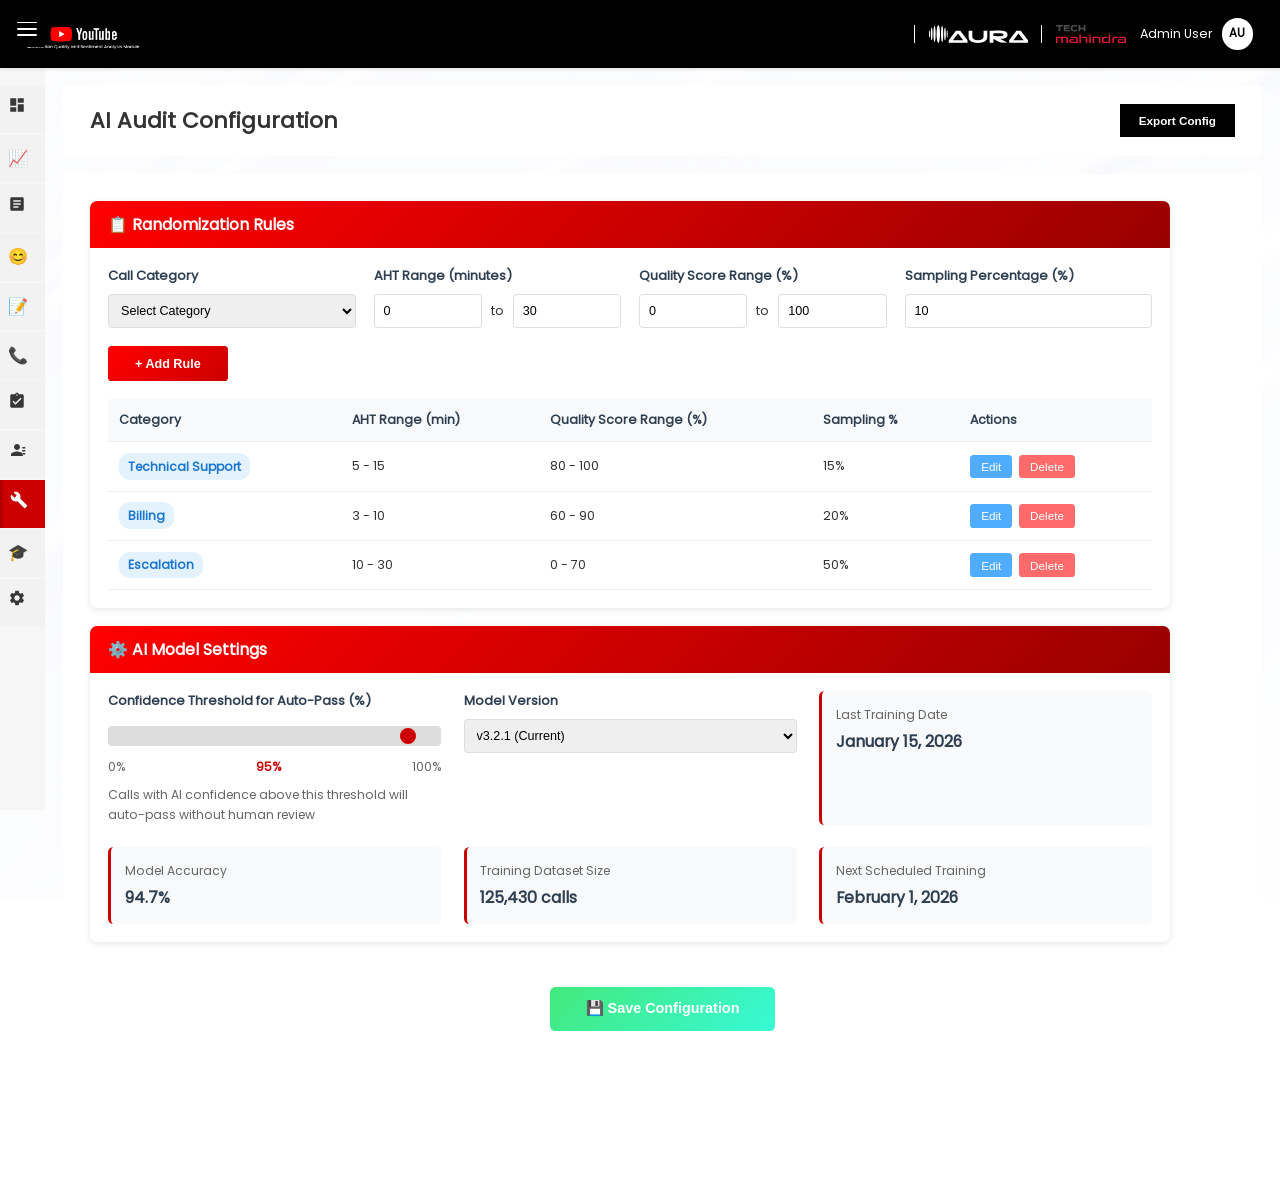
==== commit 9a686646: "Replace emoji icons with professional SVG icons for HITL navigation items Co-authored-by: livesid44 " ====
--- a/ai-audit-config.html
+++ b/ai-audit-config.html
@@ -6,6 +6,11 @@
     <title>AI Audit Configuration - QA Analytics</title>
     <link rel="stylesheet" href="css/styles.css">
     <style>
+        /* Optimize layout for better readability */
+        body {
+            zoom: 0.9;
+        }
+
         .config-section {
             background: white;
             border-radius: 8px;
@@ -289,15 +294,21 @@
                     <span>Call Audit</span>
                 </a>
                 <a href="my-bin-qa.html" class="nav-item" title="My Bin QA">
-                    <span class="icon">🤖</span>
+                    <span class="icon">
+                        <svg xmlns="http://www.w3.org/2000/svg" viewBox="0 0 24 24"><path d="M19 3h-4.18C14.4 1.84 13.3 1 12 1c-1.3 0-2.4.84-2.82 2H5c-1.1 0-2 .9-2 2v14c0 1.1.9 2 2 2h14c1.1 0 2-.9 2-2V5c0-1.1-.9-2-2-2zm-7 0c.55 0 1 .45 1 1s-.45 1-1 1-1-.45-1-1 .45-1 1-1zm-2 14l-4-4 1.41-1.41L10 14.17l6.59-6.59L18 9l-8 8z"/></svg>
+                    </span>
                     <span>My Bin QA</span>
                 </a>
                 <a href="hitl-dashboard.html" class="nav-item" title="HITL Dashboard">
-                    <span class="icon">🤖</span>
+                    <span class="icon">
+                        <svg xmlns="http://www.w3.org/2000/svg" viewBox="0 0 24 24"><path d="M12 12c2.21 0 4-1.79 4-4s-1.79-4-4-4-4 1.79-4 4 1.79 4 4 4zm0 2c-2.67 0-8 1.34-8 4v2h16v-2c0-2.66-5.33-4-8-4zm7-6h4v2h-4zm0 4h4v2h-4zm0 4h4v2h-4z"/></svg>
+                    </span>
                     <span>HITL Dashboard</span>
                 </a>
                 <a href="ai-audit-config.html" class="nav-item active" title="AI Audit Config">
-                    <span class="icon">🤖</span>
+                    <span class="icon">
+                        <svg xmlns="http://www.w3.org/2000/svg" viewBox="0 0 24 24"><path d="M22.7 19l-9.1-9.1c.9-2.3.4-5-1.5-6.9-2-2-5-2.4-7.4-1.3L9 6 6 9 1.6 4.7C.4 7.1.9 10.1 2.9 12.1c1.9 1.9 4.6 2.4 6.9 1.5l9.1 9.1c.4.4 1 .4 1.4 0l2.3-2.3c.5-.4.5-1.1.1-1.4z"/></svg>
+                    </span>
                     <span>AI Audit Config</span>
                 </a>
                 <a href="tni-module.html" class="nav-item" title="TNI Module">
@@ -330,7 +341,7 @@
             </header>
 
             <div class="page-header">
-                <h1>🤖 AI Audit Configuration</h1>
+                <h1>AI Audit Configuration</h1>
                 <div class="page-header-actions">
                     <button class="btn-primary" onclick="exportConfig()">Export Config</button>
                 </div>
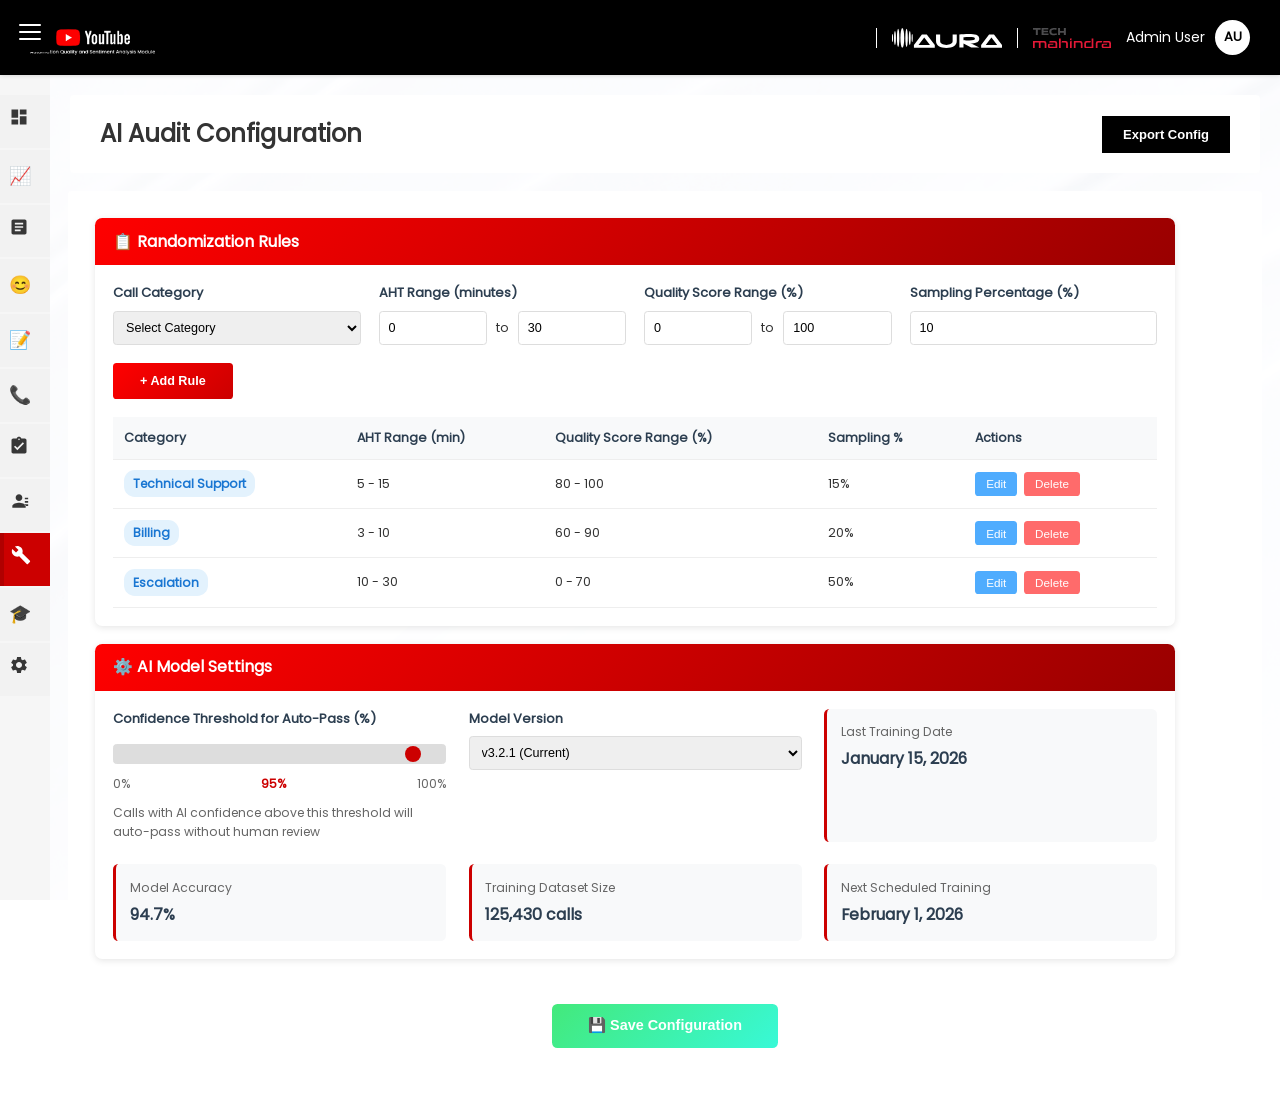
==== commit fb28edd4: "Add Google CCAI integration, LLM/Translation/Language settings, fix menu zoom consistency and add ap" ====
--- a/ai-audit-config.html
+++ b/ai-audit-config.html
@@ -6,8 +6,8 @@
     <title>AI Audit Configuration - QA Analytics</title>
     <link rel="stylesheet" href="css/styles.css">
     <style>
-        /* Optimize layout for better readability */
-        body {
+        /* Optimize layout for better readability - apply zoom only to content */
+        .content {
             zoom: 0.9;
         }
 
--- a/css/styles.css
+++ b/css/styles.css
@@ -45,10 +45,36 @@
     padding-top: 75px;
     z-index: 99;
     transition: width 0.3s ease;
+    zoom: 1 !important; /* Force 100% zoom for sidebar consistency */
 }
 
 .sidebar.expanded {
     width: 220px;
+}
+
+/* Custom Scrollbar for Sidebar */
+.sidebar::-webkit-scrollbar {
+    width: 6px;
+}
+
+.sidebar::-webkit-scrollbar-track {
+    background: #e0e0e0;
+    border-radius: 3px;
+}
+
+.sidebar::-webkit-scrollbar-thumb {
+    background: linear-gradient(180deg, #CC0000, #B00000);
+    border-radius: 3px;
+}
+
+.sidebar::-webkit-scrollbar-thumb:hover {
+    background: linear-gradient(180deg, #FF0000, #CC0000);
+}
+
+/* Firefox scrollbar */
+.sidebar {
+    scrollbar-width: thin;
+    scrollbar-color: #CC0000 #e0e0e0;
 }
 
 /* Hamburger Menu Button */
@@ -71,6 +97,7 @@
     padding: 8px;
     box-shadow: none;
     transition: all 0.3s ease;
+    zoom: 1 !important; /* Force 100% zoom for hamburger consistency */
 }
 
 .hamburger-menu:hover {
@@ -185,6 +212,7 @@
     left: 0;
     right: 0;
     z-index: 100;
+    zoom: 1 !important; /* Force 100% zoom for header consistency */
 }
 
 .header-left {
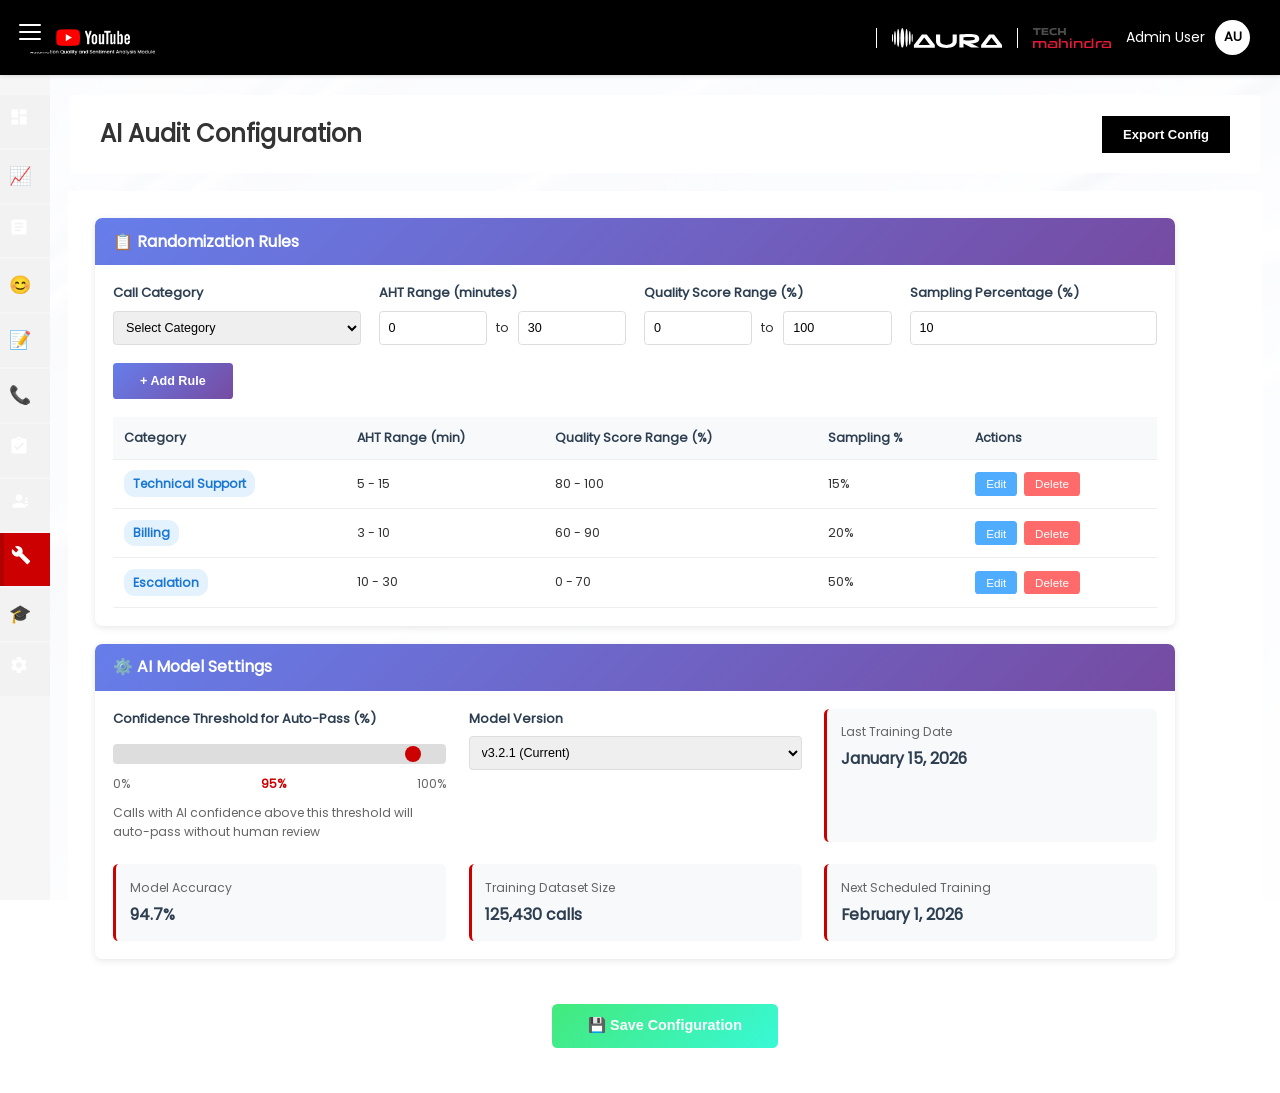
==== commit 845d6525: "Improve QA Analytics platform: unicolor icons, remove whitespace, update gradients Co-authored-by: l" ====
--- a/ai-audit-config.html
+++ b/ai-audit-config.html
@@ -20,7 +20,7 @@
         }
 
         .section-header {
-            background: linear-gradient(135deg, #FF0000 0%, #CC0000 50%, #990000 100%);
+            background: linear-gradient(135deg, #667eea 0%, #764ba2 100%);
             color: white;
             padding: 12px 20px;
             margin: -20px -20px 20px -20px;
@@ -113,7 +113,7 @@
         }
 
         .btn-add-rule {
-            background: linear-gradient(135deg, #FF0000 0%, #CC0000 100%);
+            background: linear-gradient(135deg, #667eea 0%, #764ba2 100%);
             color: white;
             border: none;
             padding: 12px 30px;
@@ -125,7 +125,7 @@
         }
 
         .btn-add-rule:hover {
-            background: linear-gradient(135deg, #CC0000 0%, #990000 100%);
+            background: linear-gradient(135deg, #667eea 0%, #764ba2 100%);
             transform: translateY(-2px);
             box-shadow: 0 4px 12px rgba(204, 0, 0, 0.3);
         }
@@ -267,7 +267,7 @@
             <nav class="nav-menu">
                 <a href="index.html" class="nav-item" title="Dashboard">
                     <span class="icon">
-                        <svg xmlns="http://www.w3.org/2000/svg" viewBox="0 0 24 24"><path d="M3 13h8V3H3v10zm0 8h8v-6H3v6zm10 0h8V11h-8v10zm0-18v6h8V3h-8z"/></svg>
+                        <svg xmlns="http://www.w3.org/2000/svg" viewBox="0 0 24 24"><path fill="#FFFFFF" d="M3 13h8V3H3v10zm0 8h8v-6H3v6zm10 0h8V11h-8v10zm0-18v6h8V3h-8z"/></svg>
                     </span>
                     <span>Dashboard</span>
                 </a>
@@ -277,7 +277,7 @@
                 </a>
                 <a href="qa-dashboard.html" class="nav-item" title="CSO Dashboard">
                     <span class="icon">
-                        <svg xmlns="http://www.w3.org/2000/svg" viewBox="0 0 24 24"><path d="M19 3H5c-1.1 0-2 .9-2 2v14c0 1.1.9 2 2 2h14c1.1 0 2-.9 2-2V5c0-1.1-.9-2-2-2zm-5 14H7v-2h7v2zm3-4H7v-2h10v2zm0-4H7V7h10v2z"/></svg>
+                        <svg xmlns="http://www.w3.org/2000/svg" viewBox="0 0 24 24"><path fill="#FFFFFF" d="M19 3H5c-1.1 0-2 .9-2 2v14c0 1.1.9 2 2 2h14c1.1 0 2-.9 2-2V5c0-1.1-.9-2-2-2zm-5 14H7v-2h7v2zm3-4H7v-2h10v2zm0-4H7V7h10v2z"/></svg>
                     </span>
                     <span>QA Dashboard</span>
                 </a>
@@ -295,19 +295,19 @@
                 </a>
                 <a href="my-bin-qa.html" class="nav-item" title="My Bin QA">
                     <span class="icon">
-                        <svg xmlns="http://www.w3.org/2000/svg" viewBox="0 0 24 24"><path d="M19 3h-4.18C14.4 1.84 13.3 1 12 1c-1.3 0-2.4.84-2.82 2H5c-1.1 0-2 .9-2 2v14c0 1.1.9 2 2 2h14c1.1 0 2-.9 2-2V5c0-1.1-.9-2-2-2zm-7 0c.55 0 1 .45 1 1s-.45 1-1 1-1-.45-1-1 .45-1 1-1zm-2 14l-4-4 1.41-1.41L10 14.17l6.59-6.59L18 9l-8 8z"/></svg>
+                        <svg xmlns="http://www.w3.org/2000/svg" viewBox="0 0 24 24"><path fill="#FFFFFF" d="M19 3h-4.18C14.4 1.84 13.3 1 12 1c-1.3 0-2.4.84-2.82 2H5c-1.1 0-2 .9-2 2v14c0 1.1.9 2 2 2h14c1.1 0 2-.9 2-2V5c0-1.1-.9-2-2-2zm-7 0c.55 0 1 .45 1 1s-.45 1-1 1-1-.45-1-1 .45-1 1-1zm-2 14l-4-4 1.41-1.41L10 14.17l6.59-6.59L18 9l-8 8z"/></svg>
                     </span>
                     <span>My Bin QA</span>
                 </a>
                 <a href="hitl-dashboard.html" class="nav-item" title="HITL Dashboard">
                     <span class="icon">
-                        <svg xmlns="http://www.w3.org/2000/svg" viewBox="0 0 24 24"><path d="M12 12c2.21 0 4-1.79 4-4s-1.79-4-4-4-4 1.79-4 4 1.79 4 4 4zm0 2c-2.67 0-8 1.34-8 4v2h16v-2c0-2.66-5.33-4-8-4zm7-6h4v2h-4zm0 4h4v2h-4zm0 4h4v2h-4z"/></svg>
+                        <svg xmlns="http://www.w3.org/2000/svg" viewBox="0 0 24 24"><path fill="#FFFFFF" d="M12 12c2.21 0 4-1.79 4-4s-1.79-4-4-4-4 1.79-4 4 1.79 4 4 4zm0 2c-2.67 0-8 1.34-8 4v2h16v-2c0-2.66-5.33-4-8-4zm7-6h4v2h-4zm0 4h4v2h-4zm0 4h4v2h-4z"/></svg>
                     </span>
                     <span>HITL Dashboard</span>
                 </a>
                 <a href="ai-audit-config.html" class="nav-item active" title="AI Audit Config">
                     <span class="icon">
-                        <svg xmlns="http://www.w3.org/2000/svg" viewBox="0 0 24 24"><path d="M22.7 19l-9.1-9.1c.9-2.3.4-5-1.5-6.9-2-2-5-2.4-7.4-1.3L9 6 6 9 1.6 4.7C.4 7.1.9 10.1 2.9 12.1c1.9 1.9 4.6 2.4 6.9 1.5l9.1 9.1c.4.4 1 .4 1.4 0l2.3-2.3c.5-.4.5-1.1.1-1.4z"/></svg>
+                        <svg xmlns="http://www.w3.org/2000/svg" viewBox="0 0 24 24"><path fill="#FFFFFF" d="M22.7 19l-9.1-9.1c.9-2.3.4-5-1.5-6.9-2-2-5-2.4-7.4-1.3L9 6 6 9 1.6 4.7C.4 7.1.9 10.1 2.9 12.1c1.9 1.9 4.6 2.4 6.9 1.5l9.1 9.1c.4.4 1 .4 1.4 0l2.3-2.3c.5-.4.5-1.1.1-1.4z"/></svg>
                     </span>
                     <span>AI Audit Config</span>
                 </a>
@@ -317,7 +317,7 @@
                 </a>
                 <a href="configuration.html" class="nav-item" title="Configuration">
                     <span class="icon">
-                        <svg xmlns="http://www.w3.org/2000/svg" viewBox="0 0 24 24"><path d="M19.14 12.94c.04-.3.06-.61.06-.94 0-.32-.02-.64-.07-.94l2.03-1.58c.18-.14.23-.41.12-.61l-1.92-3.32c-.12-.22-.37-.29-.59-.22l-2.39.96c-.5-.38-1.03-.7-1.62-.94L14.4 2.81c-.04-.24-.24-.41-.48-.41h-3.84c-.24 0-.43.17-.47.41l-.36 2.54c-.59.24-1.13.57-1.62.94l-2.39-.96c-.22-.08-.47 0-.59.22L2.74 8.87c-.12.21-.08.47.12.61l2.03 1.58c-.05.3-.09.63-.09.94s.02.64.07.94l-2.03 1.58c-.18.14-.23.41-.12.61l1.92 3.32c.12.22.37.29.59.22l2.39-.96c.5.38 1.03.7 1.62.94l.36 2.54c.05.24.24.41.48.41h3.84c.24 0 .44-.17.47-.41l.36-2.54c.59-.24 1.13-.56 1.62-.94l2.39.96c.22.08.47 0 .59-.22l1.92-3.32c.12-.22.07-.47-.12-.61l-2.01-1.58zM12 15.6c-1.98 0-3.6-1.62-3.6-3.6s1.62-3.6 3.6-3.6 3.6 1.62 3.6 3.6-1.62 3.6-3.6 3.6z"/></svg>
+                        <svg xmlns="http://www.w3.org/2000/svg" viewBox="0 0 24 24"><path fill="#FFFFFF" d="M19.14 12.94c.04-.3.06-.61.06-.94 0-.32-.02-.64-.07-.94l2.03-1.58c.18-.14.23-.41.12-.61l-1.92-3.32c-.12-.22-.37-.29-.59-.22l-2.39.96c-.5-.38-1.03-.7-1.62-.94L14.4 2.81c-.04-.24-.24-.41-.48-.41h-3.84c-.24 0-.43.17-.47.41l-.36 2.54c-.59.24-1.13.57-1.62.94l-2.39-.96c-.22-.08-.47 0-.59.22L2.74 8.87c-.12.21-.08.47.12.61l2.03 1.58c-.05.3-.09.63-.09.94s.02.64.07.94l-2.03 1.58c-.18.14-.23.41-.12.61l1.92 3.32c.12.22.37.29.59.22l2.39-.96c.5.38 1.03.7 1.62.94l.36 2.54c.05.24.24.41.48.41h3.84c.24 0 .44-.17.47-.41l.36-2.54c.59-.24 1.13-.56 1.62-.94l2.39.96c.22.08.47 0 .59-.22l1.92-3.32c.12-.22.07-.47-.12-.61l-2.01-1.58zM12 15.6c-1.98 0-3.6-1.62-3.6-3.6s1.62-3.6 3.6-3.6 3.6 1.62 3.6 3.6-1.62 3.6-3.6 3.6z"/></svg>
                     </span>
                     <span>Configuration</span>
                 </a>
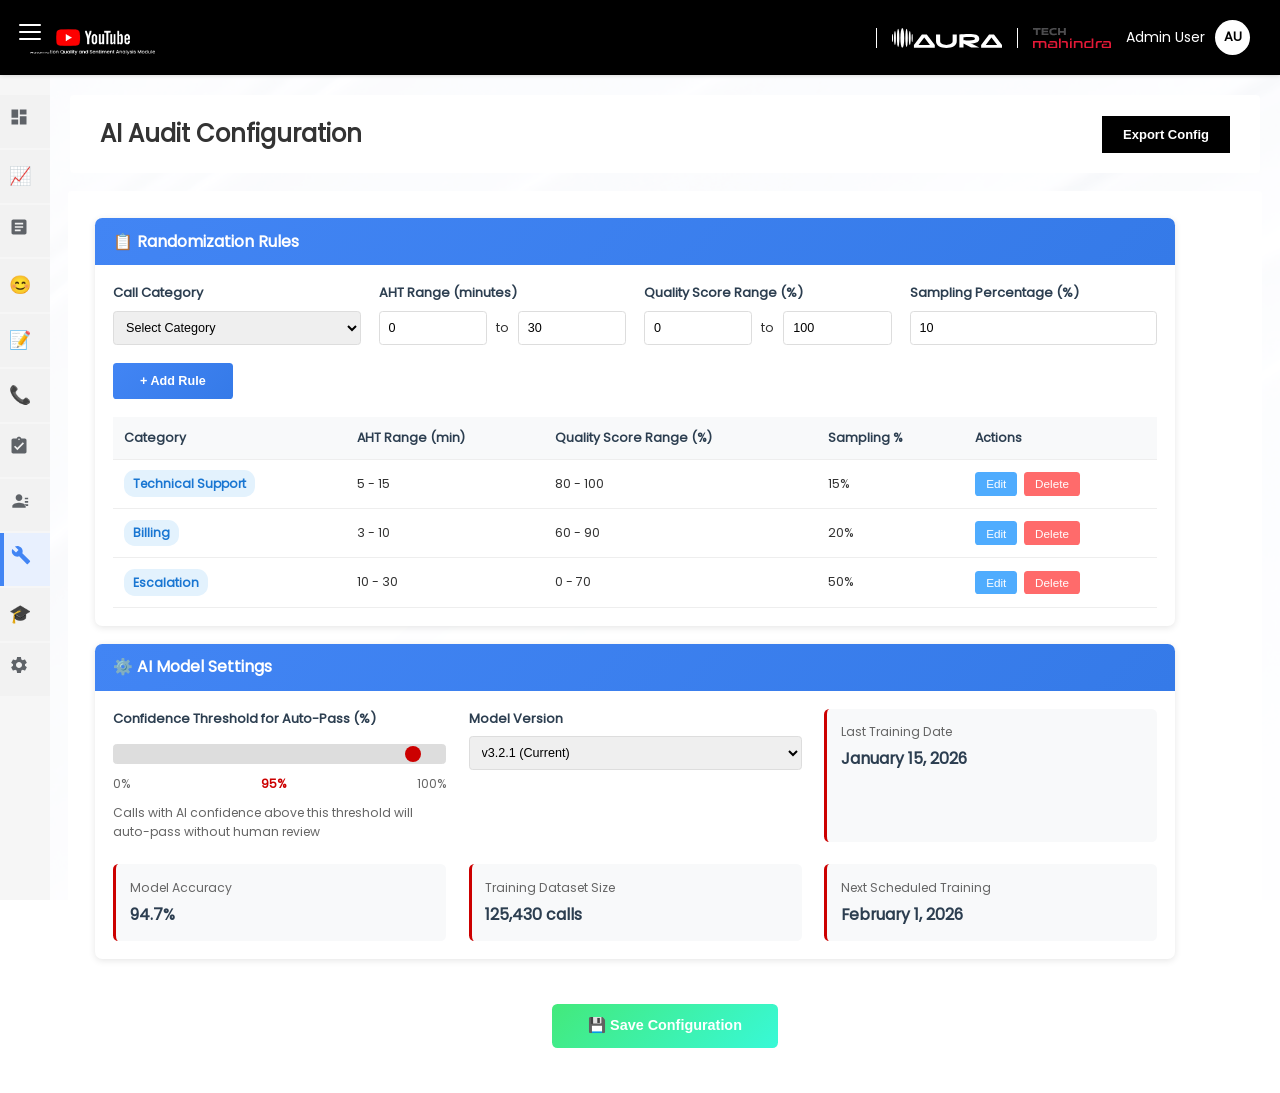
==== commit 7c2694dc: "Apply Google Material Design theme to QA Analytics platform - Replace purple/violet (#667eea, #764ba" ====
--- a/ai-audit-config.html
+++ b/ai-audit-config.html
@@ -20,7 +20,7 @@
         }
 
         .section-header {
-            background: linear-gradient(135deg, #667eea 0%, #764ba2 100%);
+            background: linear-gradient(135deg, #4285f4 0%, #357ae8 100%);
             color: white;
             padding: 12px 20px;
             margin: -20px -20px 20px -20px;
@@ -113,7 +113,7 @@
         }
 
         .btn-add-rule {
-            background: linear-gradient(135deg, #667eea 0%, #764ba2 100%);
+            background: linear-gradient(135deg, #4285f4 0%, #357ae8 100%);
             color: white;
             border: none;
             padding: 12px 30px;
@@ -125,7 +125,7 @@
         }
 
         .btn-add-rule:hover {
-            background: linear-gradient(135deg, #667eea 0%, #764ba2 100%);
+            background: linear-gradient(135deg, #4285f4 0%, #357ae8 100%);
             transform: translateY(-2px);
             box-shadow: 0 4px 12px rgba(204, 0, 0, 0.3);
         }
@@ -267,7 +267,7 @@
             <nav class="nav-menu">
                 <a href="index.html" class="nav-item" title="Dashboard">
                     <span class="icon">
-                        <svg xmlns="http://www.w3.org/2000/svg" viewBox="0 0 24 24"><path fill="#FFFFFF" d="M3 13h8V3H3v10zm0 8h8v-6H3v6zm10 0h8V11h-8v10zm0-18v6h8V3h-8z"/></svg>
+                        <svg xmlns="http://www.w3.org/2000/svg" viewBox="0 0 24 24"><path fill="currentColor" d="M3 13h8V3H3v10zm0 8h8v-6H3v6zm10 0h8V11h-8v10zm0-18v6h8V3h-8z"/></svg>
                     </span>
                     <span>Dashboard</span>
                 </a>
@@ -277,7 +277,7 @@
                 </a>
                 <a href="qa-dashboard.html" class="nav-item" title="CSO Dashboard">
                     <span class="icon">
-                        <svg xmlns="http://www.w3.org/2000/svg" viewBox="0 0 24 24"><path fill="#FFFFFF" d="M19 3H5c-1.1 0-2 .9-2 2v14c0 1.1.9 2 2 2h14c1.1 0 2-.9 2-2V5c0-1.1-.9-2-2-2zm-5 14H7v-2h7v2zm3-4H7v-2h10v2zm0-4H7V7h10v2z"/></svg>
+                        <svg xmlns="http://www.w3.org/2000/svg" viewBox="0 0 24 24"><path fill="currentColor" d="M19 3H5c-1.1 0-2 .9-2 2v14c0 1.1.9 2 2 2h14c1.1 0 2-.9 2-2V5c0-1.1-.9-2-2-2zm-5 14H7v-2h7v2zm3-4H7v-2h10v2zm0-4H7V7h10v2z"/></svg>
                     </span>
                     <span>QA Dashboard</span>
                 </a>
@@ -295,19 +295,19 @@
                 </a>
                 <a href="my-bin-qa.html" class="nav-item" title="My Bin QA">
                     <span class="icon">
-                        <svg xmlns="http://www.w3.org/2000/svg" viewBox="0 0 24 24"><path fill="#FFFFFF" d="M19 3h-4.18C14.4 1.84 13.3 1 12 1c-1.3 0-2.4.84-2.82 2H5c-1.1 0-2 .9-2 2v14c0 1.1.9 2 2 2h14c1.1 0 2-.9 2-2V5c0-1.1-.9-2-2-2zm-7 0c.55 0 1 .45 1 1s-.45 1-1 1-1-.45-1-1 .45-1 1-1zm-2 14l-4-4 1.41-1.41L10 14.17l6.59-6.59L18 9l-8 8z"/></svg>
+                        <svg xmlns="http://www.w3.org/2000/svg" viewBox="0 0 24 24"><path fill="currentColor" d="M19 3h-4.18C14.4 1.84 13.3 1 12 1c-1.3 0-2.4.84-2.82 2H5c-1.1 0-2 .9-2 2v14c0 1.1.9 2 2 2h14c1.1 0 2-.9 2-2V5c0-1.1-.9-2-2-2zm-7 0c.55 0 1 .45 1 1s-.45 1-1 1-1-.45-1-1 .45-1 1-1zm-2 14l-4-4 1.41-1.41L10 14.17l6.59-6.59L18 9l-8 8z"/></svg>
                     </span>
                     <span>My Bin QA</span>
                 </a>
                 <a href="hitl-dashboard.html" class="nav-item" title="HITL Dashboard">
                     <span class="icon">
-                        <svg xmlns="http://www.w3.org/2000/svg" viewBox="0 0 24 24"><path fill="#FFFFFF" d="M12 12c2.21 0 4-1.79 4-4s-1.79-4-4-4-4 1.79-4 4 1.79 4 4 4zm0 2c-2.67 0-8 1.34-8 4v2h16v-2c0-2.66-5.33-4-8-4zm7-6h4v2h-4zm0 4h4v2h-4zm0 4h4v2h-4z"/></svg>
+                        <svg xmlns="http://www.w3.org/2000/svg" viewBox="0 0 24 24"><path fill="currentColor" d="M12 12c2.21 0 4-1.79 4-4s-1.79-4-4-4-4 1.79-4 4 1.79 4 4 4zm0 2c-2.67 0-8 1.34-8 4v2h16v-2c0-2.66-5.33-4-8-4zm7-6h4v2h-4zm0 4h4v2h-4zm0 4h4v2h-4z"/></svg>
                     </span>
                     <span>HITL Dashboard</span>
                 </a>
                 <a href="ai-audit-config.html" class="nav-item active" title="AI Audit Config">
                     <span class="icon">
-                        <svg xmlns="http://www.w3.org/2000/svg" viewBox="0 0 24 24"><path fill="#FFFFFF" d="M22.7 19l-9.1-9.1c.9-2.3.4-5-1.5-6.9-2-2-5-2.4-7.4-1.3L9 6 6 9 1.6 4.7C.4 7.1.9 10.1 2.9 12.1c1.9 1.9 4.6 2.4 6.9 1.5l9.1 9.1c.4.4 1 .4 1.4 0l2.3-2.3c.5-.4.5-1.1.1-1.4z"/></svg>
+                        <svg xmlns="http://www.w3.org/2000/svg" viewBox="0 0 24 24"><path fill="currentColor" d="M22.7 19l-9.1-9.1c.9-2.3.4-5-1.5-6.9-2-2-5-2.4-7.4-1.3L9 6 6 9 1.6 4.7C.4 7.1.9 10.1 2.9 12.1c1.9 1.9 4.6 2.4 6.9 1.5l9.1 9.1c.4.4 1 .4 1.4 0l2.3-2.3c.5-.4.5-1.1.1-1.4z"/></svg>
                     </span>
                     <span>AI Audit Config</span>
                 </a>
@@ -317,7 +317,7 @@
                 </a>
                 <a href="configuration.html" class="nav-item" title="Configuration">
                     <span class="icon">
-                        <svg xmlns="http://www.w3.org/2000/svg" viewBox="0 0 24 24"><path fill="#FFFFFF" d="M19.14 12.94c.04-.3.06-.61.06-.94 0-.32-.02-.64-.07-.94l2.03-1.58c.18-.14.23-.41.12-.61l-1.92-3.32c-.12-.22-.37-.29-.59-.22l-2.39.96c-.5-.38-1.03-.7-1.62-.94L14.4 2.81c-.04-.24-.24-.41-.48-.41h-3.84c-.24 0-.43.17-.47.41l-.36 2.54c-.59.24-1.13.57-1.62.94l-2.39-.96c-.22-.08-.47 0-.59.22L2.74 8.87c-.12.21-.08.47.12.61l2.03 1.58c-.05.3-.09.63-.09.94s.02.64.07.94l-2.03 1.58c-.18.14-.23.41-.12.61l1.92 3.32c.12.22.37.29.59.22l2.39-.96c.5.38 1.03.7 1.62.94l.36 2.54c.05.24.24.41.48.41h3.84c.24 0 .44-.17.47-.41l.36-2.54c.59-.24 1.13-.56 1.62-.94l2.39.96c.22.08.47 0 .59-.22l1.92-3.32c.12-.22.07-.47-.12-.61l-2.01-1.58zM12 15.6c-1.98 0-3.6-1.62-3.6-3.6s1.62-3.6 3.6-3.6 3.6 1.62 3.6 3.6-1.62 3.6-3.6 3.6z"/></svg>
+                        <svg xmlns="http://www.w3.org/2000/svg" viewBox="0 0 24 24"><path fill="currentColor" d="M19.14 12.94c.04-.3.06-.61.06-.94 0-.32-.02-.64-.07-.94l2.03-1.58c.18-.14.23-.41.12-.61l-1.92-3.32c-.12-.22-.37-.29-.59-.22l-2.39.96c-.5-.38-1.03-.7-1.62-.94L14.4 2.81c-.04-.24-.24-.41-.48-.41h-3.84c-.24 0-.43.17-.47.41l-.36 2.54c-.59.24-1.13.57-1.62.94l-2.39-.96c-.22-.08-.47 0-.59.22L2.74 8.87c-.12.21-.08.47.12.61l2.03 1.58c-.05.3-.09.63-.09.94s.02.64.07.94l-2.03 1.58c-.18.14-.23.41-.12.61l1.92 3.32c.12.22.37.29.59.22l2.39-.96c.5.38 1.03.7 1.62.94l.36 2.54c.05.24.24.41.48.41h3.84c.24 0 .44-.17.47-.41l.36-2.54c.59-.24 1.13-.56 1.62-.94l2.39.96c.22.08.47 0 .59-.22l1.92-3.32c.12-.22.07-.47-.12-.61l-2.01-1.58zM12 15.6c-1.98 0-3.6-1.62-3.6-3.6s1.62-3.6 3.6-3.6 3.6 1.62 3.6 3.6-1.62 3.6-3.6 3.6z"/></svg>
                     </span>
                     <span>Configuration</span>
                 </a>
--- a/css/styles.css
+++ b/css/styles.css
@@ -157,26 +157,32 @@
 }
 
 .nav-item:hover {
-    background-color: #f0f0f0;
-    color: #CC0000;
+    background-color: #f1f3f4;
+    color: #4285f4;
 }
 
 .nav-item.active {
-    background-color: #CC0000;
-    color: #ffffff;
-    border-left: 4px solid #B00000;
+    background-color: #e8f0fe;
+    color: #4285f4;
+    border-left: 4px solid #4285f4;
 }
 
 .nav-item .icon {
     font-size: 18px;
     min-width: 20px;
     text-align: center;
+    color: #5f6368;
 }
 
 .nav-item .icon svg {
     width: 20px;
     height: 20px;
     fill: currentColor;
+}
+
+.nav-item:hover .icon,
+.nav-item.active .icon {
+    color: #4285f4;
 }
 
 .nav-item span:not(.icon) {
@@ -324,7 +330,7 @@
 .btn-link {
     background: none;
     border: none;
-    color: #667eea;
+    color: #4285f4;
     cursor: pointer;
     text-decoration: underline;
     font-size: 14px;
@@ -578,12 +584,12 @@
 }
 
 .tab-btn:hover {
-    color: #667eea;
+    color: #4285f4;
 }
 
 .tab-btn.active {
-    color: #667eea;
-    border-bottom-color: #667eea;
+    color: #4285f4;
+    border-bottom-color: #4285f4;
 }
 
 .tab-content {
@@ -616,7 +622,7 @@
 }
 
 .range-bar {
-    background: linear-gradient(135deg, #667eea 0%, #764ba2 100%);
+    background: linear-gradient(135deg, #4285f4 0%, #357ae8 100%);
     height: 30px;
     border-radius: 6px;
     display: flex;
@@ -677,7 +683,7 @@
 
 .score {
     font-weight: 700;
-    color: #667eea;
+    color: #4285f4;
     font-size: 16px;
 }
 
@@ -715,7 +721,7 @@
 
 .progress {
     height: 100%;
-    background: linear-gradient(135deg, #667eea 0%, #764ba2 100%);
+    background: linear-gradient(135deg, #4285f4 0%, #357ae8 100%);
     transition: width 0.5s ease;
 }
 
@@ -825,7 +831,7 @@
     width: 120px;
     height: 120px;
     border-radius: 50%;
-    background: linear-gradient(135deg, #667eea 0%, #764ba2 100%);
+    background: linear-gradient(135deg, #4285f4 0%, #357ae8 100%);
     color: white;
     display: flex;
     align-items: center;
@@ -905,14 +911,14 @@
 
 .emotion-fill {
     height: 100%;
-    background: linear-gradient(135deg, #667eea 0%, #764ba2 100%);
+    background: linear-gradient(135deg, #4285f4 0%, #357ae8 100%);
     transition: width 0.5s ease;
 }
 
 .emotion-percent {
     font-size: 14px;
     font-weight: 600;
-    color: #667eea;
+    color: #4285f4;
 }
 
 /* Emotion Tags */
@@ -1013,7 +1019,7 @@
 
 .form-item.active {
     background: #e7f3ff;
-    border-left: 3px solid #667eea;
+    border-left: 3px solid #4285f4;
 }
 
 .form-item h4 {
@@ -1054,7 +1060,7 @@
 
 .form-title-input:focus {
     outline: none;
-    border-bottom-color: #667eea;
+    border-bottom-color: #4285f4;
 }
 
 .form-description-input {
@@ -1069,7 +1075,7 @@
 
 .form-description-input:focus {
     outline: none;
-    border-bottom-color: #667eea;
+    border-bottom-color: #4285f4;
 }
 
 /* Form Sections */
@@ -1145,7 +1151,7 @@
 
 .field-type-badge {
     padding: 3px 10px;
-    background: #667eea;
+    background: #4285f4;
     color: white;
     border-radius: 12px;
     font-size: 11px;
@@ -1208,7 +1214,7 @@
 
 .form-control:focus {
     outline: none;
-    border-color: #667eea;
+    border-color: #4285f4;
 }
 
 .checkbox-label {
@@ -1383,7 +1389,7 @@
 
 .transcript-line.agent {
     background: #e7f3ff;
-    border-left: 4px solid #667eea;
+    border-left: 4px solid #4285f4;
 }
 
 .transcript-line.customer {
@@ -1406,7 +1412,7 @@
 }
 
 .speaker-badge.agent {
-    background: #667eea;
+    background: #4285f4;
     color: white;
 }
 
@@ -1578,13 +1584,13 @@
 
 .progress-fill {
     height: 100%;
-    background: linear-gradient(135deg, #667eea 0%, #764ba2 100%);
+    background: linear-gradient(135deg, #4285f4 0%, #357ae8 100%);
     transition: width 0.5s ease;
 }
 
 .progress-text {
     font-size: 13px;
-    color: #667eea;
+    color: #4285f4;
     font-weight: 600;
 }
 
@@ -1742,7 +1748,7 @@
 }
 
 input:checked + .toggle-slider {
-    background-color: #667eea;
+    background-color: #4285f4;
 }
 
 input:checked + .toggle-slider:before {
@@ -1799,7 +1805,7 @@
 }
 
 .integration-card:hover {
-    border-color: #667eea;
+    border-color: #4285f4;
     transform: translateY(-5px);
 }
 
@@ -1836,7 +1842,7 @@
     width: 18px;
     height: 18px;
     border-radius: 50%;
-    background: #667eea;
+    background: #4285f4;
     cursor: pointer;
 }
 
@@ -1844,13 +1850,13 @@
     width: 18px;
     height: 18px;
     border-radius: 50%;
-    background: #667eea;
+    background: #4285f4;
     cursor: pointer;
 }
 
 .range-value {
     font-weight: 600;
-    color: #667eea;
+    color: #4285f4;
     margin-left: 10px;
 }
 
@@ -1878,7 +1884,7 @@
 
 .role-badge {
     padding: 3px 10px;
-    background: #667eea;
+    background: #4285f4;
     color: white;
     border-radius: 12px;
     font-size: 11px;
@@ -1955,7 +1961,7 @@
 }
 
 .dot.blue {
-    background: #667eea;
+    background: #4285f4;
 }
 
 .dot.green {
